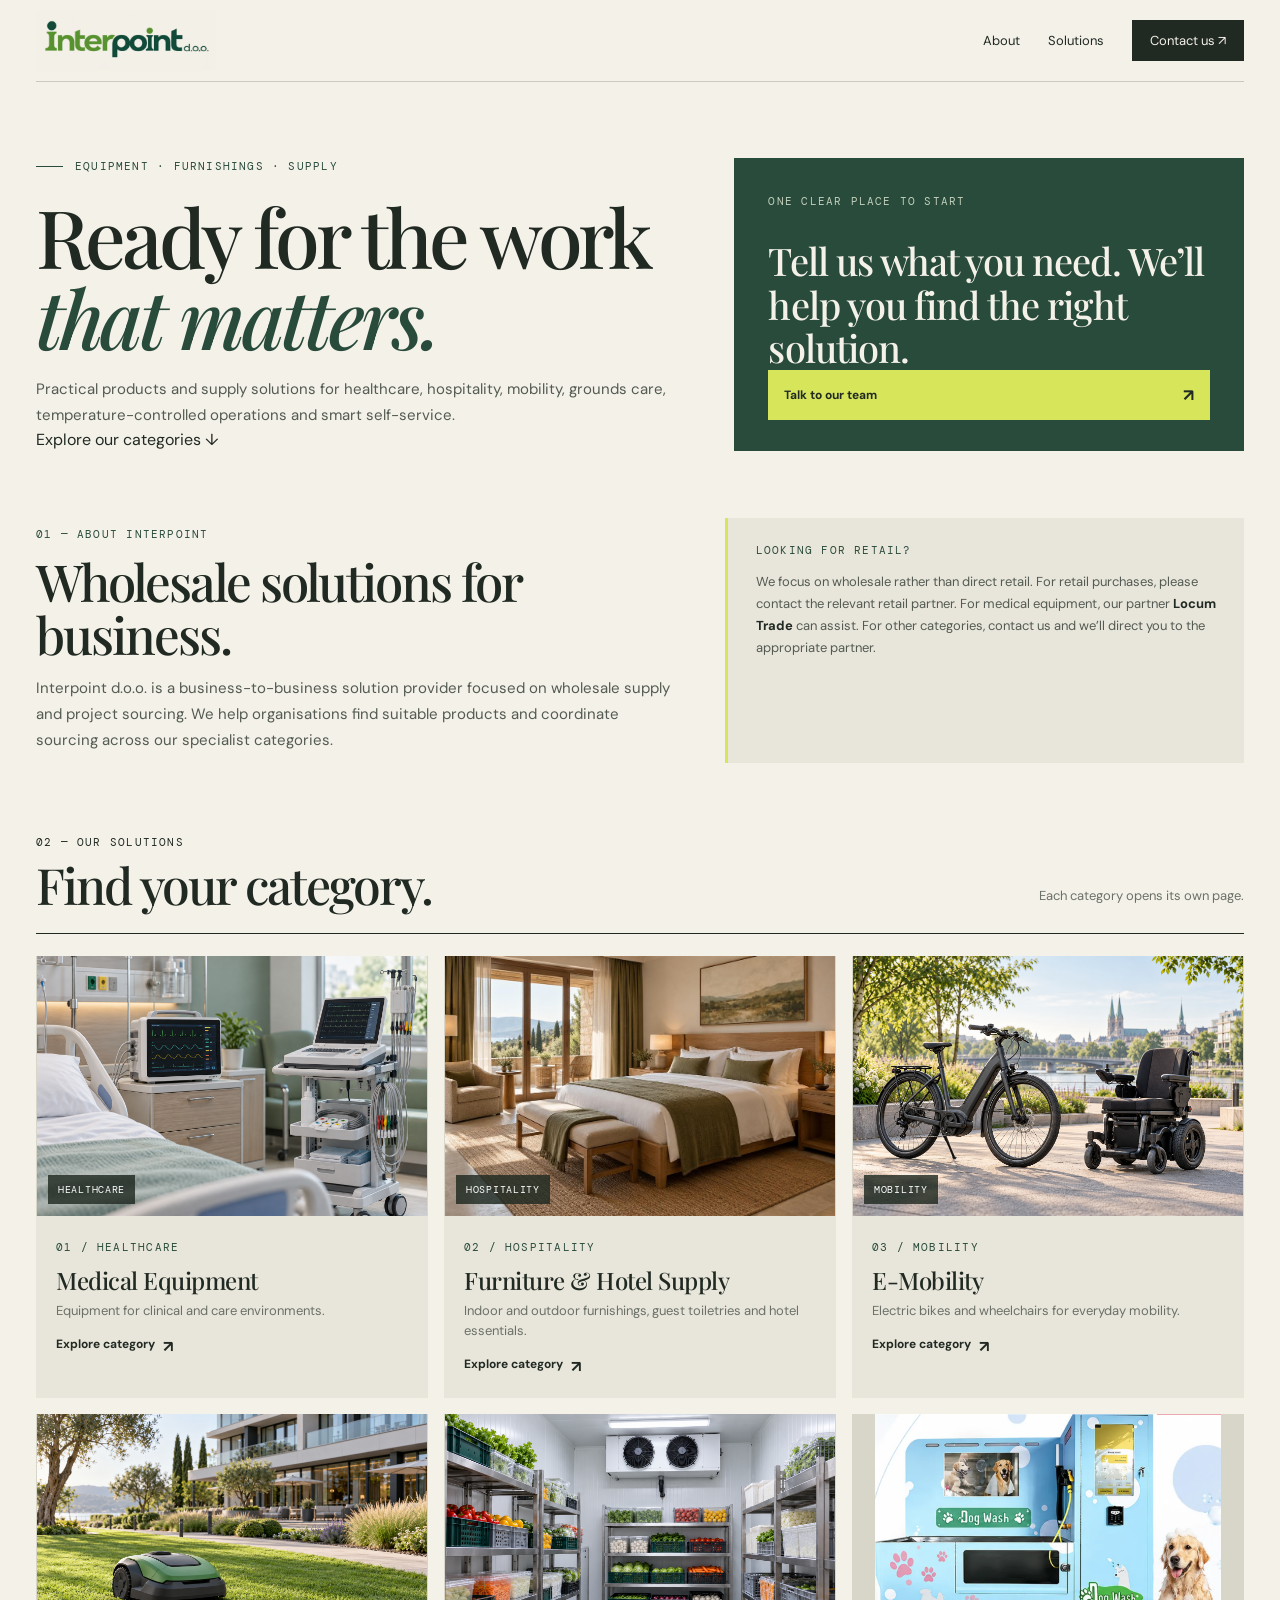
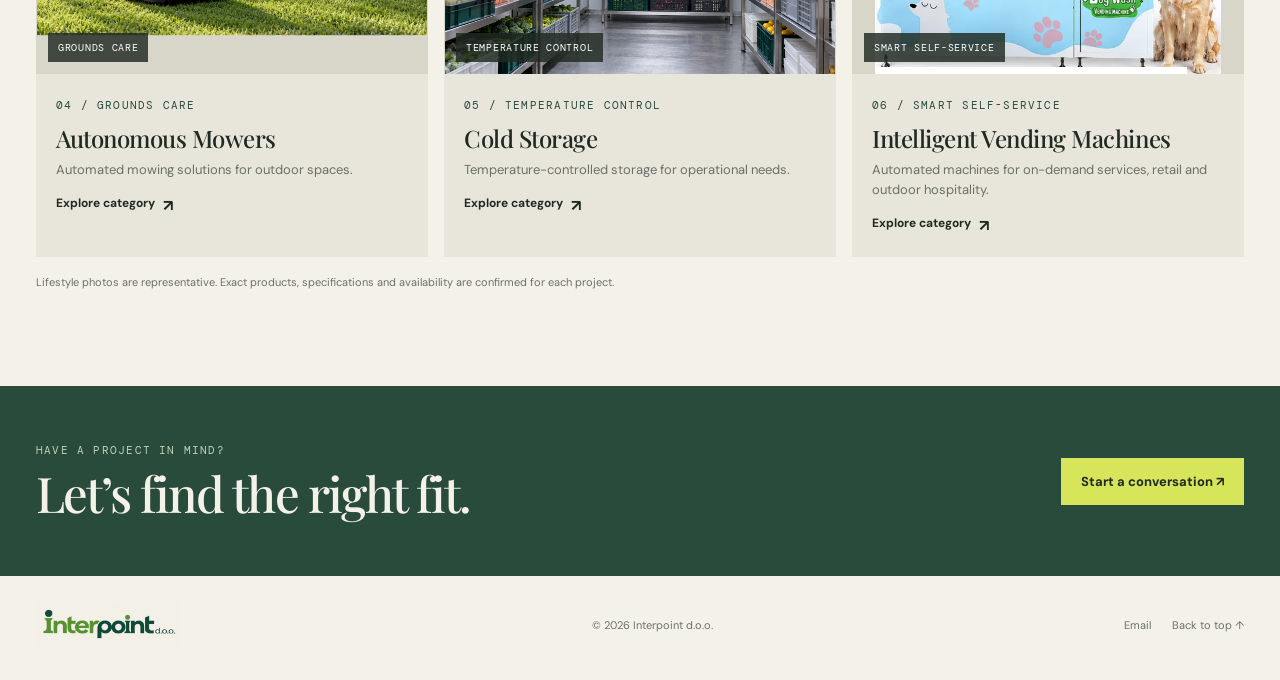
==== index.html @ 20ac749f "Add homepage enquiry call to action" ====
<!doctype html>
<html lang="en"><head><meta charset="utf-8"><meta name="viewport" content="width=device-width, initial-scale=1"><meta name="theme-color" content="#f4f1e9"><meta name="description" content="Equipment and supply solutions for healthcare, hospitality, mobility, grounds care, cold storage and intelligent vending."><title>Solutions — Interpoint d.o.o.</title><link rel="preconnect" href="https://fonts.googleapis.com"><link rel="preconnect" href="https://fonts.gstatic.com" crossorigin><link href="https://fonts.googleapis.com/css2?family=DM+Mono:wght@400;500&family=DM+Sans:wght@400;500;600;700&family=Playfair+Display:ital,wght@0,500;0,600;1,500&display=swap" rel="stylesheet"><link rel="stylesheet" href="assets/site.css"></head>
<body><header class="wrap topbar"><a class="brand" href="services.html" aria-label="Interpoint d.o.o. home"><img class="brand-logo" src="assets/interpoint-logo.jpg" alt="Interpoint d.o.o."></a><nav class="nav" aria-label="Main navigation"><a href="#about">About</a><a href="#solutions">Solutions</a><a class="nav-cta" href="enquiry.html?interest=General%20Enquiry">Contact us <span aria-hidden="true">↗</span></a></nav></header>
<main><section class="wrap hero home-hero"><div class="hero-copy"><div class="eyebrow mono">Equipment · Furnishings · Supply</div><h1>Ready for the work<br><em>that matters.</em></h1><p>Practical products and supply solutions for healthcare, hospitality, mobility, grounds care, temperature-controlled operations and smart self-service.</p><a class="text-link" href="#solutions">Explore our categories <span aria-hidden="true">↓</span></a></div><aside class="home-note"><div><span class="mono">One clear place to start</span><p>Tell us what you need. We’ll help you find the right solution.</p></div><a class="home-note-link" href="enquiry.html?interest=General%20Enquiry">Talk to our team <span aria-hidden="true">↗</span></a></aside></section>
<section class="wrap about-intro" id="about"><div class="about-copy"><div class="mono">01 — About Interpoint</div><h2>Wholesale solutions for business.</h2><p>Interpoint d.o.o. is a business-to-business solution provider focused on wholesale supply and project sourcing. We help organisations find suitable products and coordinate sourcing across our specialist categories.</p></div><aside class="about-retail"><div class="mono">Looking for retail?</div><p>We focus on wholesale rather than direct retail. For retail purchases, please contact the relevant retail partner. For medical equipment, our partner <strong>Locum Trade</strong> can assist. For other categories, contact us and we’ll direct you to the appropriate partner.</p></aside></section>
<section class="wrap range home-solutions" id="solutions"><div class="range-head"><div><div class="mono">02 — Our solutions</div><h2>Find your category.</h2></div><p>Each category opens its own page.</p></div><div class="solution-grid">
<a class="solution-card" href="medical-equipment.html"><figure><img src="assets/medical-electronics.png" alt="Representative clinical electronics including patient monitoring equipment"><figcaption>Healthcare</figcaption></figure><div class="solution-copy"><span class="mono">01 / Healthcare</span><h3>Medical Equipment</h3><p>Equipment for clinical and care environments.</p><span class="solution-link">Explore category <span aria-hidden="true">↗</span></span></div></a>
<a class="solution-card" href="hotel-furniture.html"><figure><img src="assets/hotel-cover-clean.jpg" alt="Warm modern hotel guestroom with coordinated furniture"><figcaption>Hospitality</figcaption></figure><div class="solution-copy"><span class="mono">02 / Hospitality</span><h3>Furniture & Hotel Supply</h3><p>Indoor and outdoor furnishings, guest toiletries and hotel essentials.</p><span class="solution-link">Explore category <span aria-hidden="true">↗</span></span></div></a>
<a class="solution-card" href="e-mobility.html"><figure><img src="assets/e-mobility.png" alt="Representative electric bicycle and powered wheelchair"><figcaption>Mobility</figcaption></figure><div class="solution-copy"><span class="mono">03 / Mobility</span><h3>E-Mobility</h3><p>Electric bikes and wheelchairs for everyday mobility.</p><span class="solution-link">Explore category <span aria-hidden="true">↗</span></span></div></a>
<a class="solution-card" href="grounds-care.html"><figure><img src="assets/autonomous-mower.png" alt="Representative autonomous mower on a hotel lawn"><figcaption>Grounds care</figcaption></figure><div class="solution-copy"><span class="mono">04 / Grounds care</span><h3>Autonomous Mowers</h3><p>Automated mowing solutions for outdoor spaces.</p><span class="solution-link">Explore category <span aria-hidden="true">↗</span></span></div></a>
<a class="solution-card" href="cold-storage.html"><figure><img src="assets/cold-storage.png" alt="Representative commercial cold storage room"><figcaption>Temperature control</figcaption></figure><div class="solution-copy"><span class="mono">05 / Temperature control</span><h3>Cold Storage</h3><p>Temperature-controlled storage for operational needs.</p><span class="solution-link">Explore category <span aria-hidden="true">↗</span></span></div></a>
<a class="solution-card" href="intelligent-vending.html"><figure><img src="assets/pet-care-dog-wash.png" alt="Dog wash vending machine with a dog beside it"><figcaption>Smart self-service</figcaption></figure><div class="solution-copy"><span class="mono">06 / Smart self-service</span><h3>Intelligent Vending Machines</h3><p>Automated machines for on-demand services, retail and outdoor hospitality.</p><span class="solution-link">Explore category <span aria-hidden="true">↗</span></span></div></a>
</div><p class="home-footer-note">Lifestyle photos are representative. Exact products, specifications and availability are confirmed for each project.</p></section>
<section class="contact" id="contact"><div class="wrap contact-inner"><div><div class="mono">Have a project in mind?</div><h2>Let’s find the right fit.</h2></div><a class="contact-link" href="enquiry.html?interest=General%20Enquiry">Start a conversation ↗</a></div></section></main>
<footer class="wrap footer"><a class="brand" href="services.html" aria-label="Interpoint d.o.o. home"><img class="brand-logo" src="assets/interpoint-logo.jpg" alt="Interpoint d.o.o."></a><span>© 2026 Interpoint d.o.o.</span><div class="footer-links"><a href="mailto:info@interpoint.hr">Email</a><a href="#solutions">Back to top ↑</a></div></footer></body></html>
---- assets/site.css ----
:root{--paper:#f4f1e9;--ink:#202a22;--muted:#6b7168;--green:#294b3b;--lime:#d7e55b;--line:rgba(32,42,34,.2);--serif:'Playfair Display',Georgia,serif;--sans:'DM Sans',Arial,sans-serif;--mono:'DM Mono',monospace}
    *{box-sizing:border-box}html{scroll-behavior:smooth}body{margin:0;background:var(--paper);color:var(--ink);font-family:var(--sans);-webkit-font-smoothing:antialiased}a{color:inherit;text-decoration:none}.wrap{width:min(1240px,calc(100% - 72px));margin:auto}.mono{font:11px var(--mono);letter-spacing:.11em;text-transform:uppercase}.topbar{height:82px;display:flex;align-items:center;justify-content:space-between;border-bottom:1px solid var(--line)}.brand{display:flex;align-items:center;gap:11px;font-size:14px;font-weight:700;letter-spacing:.08em;text-transform:uppercase}.mark{width:29px;height:29px;border:1px solid var(--ink);border-radius:50%;display:grid;place-items:center;font:15px var(--serif);font-style:italic}.nav{display:flex;gap:28px;align-items:center;font-size:13px}.nav a:hover{opacity:.62}.nav-cta{background:var(--ink);color:var(--paper);padding:12px 18px}.breadcrumb{padding:25px 0 0;font-size:12px;color:var(--muted)}.breadcrumb a{border-bottom:1px solid var(--line);padding-bottom:2px}.hero{display:grid;grid-template-columns:.9fr 1.1fr;gap:50px;align-items:center;padding:49px 0 62px}.hero-copy{max-width:530px}.eyebrow{display:flex;gap:12px;align-items:center;color:var(--green);margin-bottom:23px}.eyebrow:before{content:'';height:1px;width:27px;background:currentColor}.hero h1{font:500 clamp(44px,5.8vw,74px)/1 var(--serif);letter-spacing:-.05em;margin:0}.hero h1 em{color:var(--green);font-weight:500}.hero-copy p{font-size:15px;line-height:1.72;color:#535b52;margin:20px 0 0}.hero-image{margin:0;height:400px;overflow:hidden;position:relative;background:#d8d6c8}.hero-image img{width:100%;height:100%;object-fit:cover;display:block}.hero-image figcaption{position:absolute;right:13px;bottom:13px;background:rgba(32,42,34,.82);color:white;padding:8px 10px;font:10px var(--mono);letter-spacing:.07em;text-transform:uppercase}.range{padding:10px 0 85px}.range-head{display:flex;justify-content:space-between;align-items:end;border-bottom:1px solid var(--ink);padding-bottom:23px}.range-head h2{font:500 clamp(32px,4vw,50px)/1 var(--serif);letter-spacing:-.04em;margin:11px 0 0}.range-head p{font-size:13px;color:var(--muted);max-width:250px;line-height:1.55;margin:0 0 3px}.range-grid{display:grid;grid-template-columns:repeat(2,minmax(0,1fr));gap:18px;margin-top:22px}.range-card{background:#e8e5db;min-width:0}.range-card figure{height:280px;margin:0;overflow:hidden;background:#dedecf;position:relative}.range-card img{display:block;width:100%;height:100%;object-fit:cover;transition:transform .6s}.range-card:hover img{transform:scale(1.025)}.image-label{position:absolute;left:13px;bottom:13px;background:rgba(32,42,34,.82);color:white;padding:8px 10px;font:10px var(--mono);letter-spacing:.07em;text-transform:uppercase}.range-copy{padding:21px 23px 22px}.range-kicker{color:var(--green)}.range-copy h3{font:500 27px/1.1 var(--serif);margin:12px 0 8px;letter-spacing:-.025em}.range-copy>p{font-size:13px;line-height:1.55;color:var(--muted);margin:0 0 15px}.range-card details{border-top:1px solid var(--line);padding-top:13px}.range-card summary{list-style:none;cursor:pointer;display:flex;align-items:center;justify-content:space-between;font-size:12px;font-weight:700}.range-card summary::-webkit-details-marker{display:none}.range-card summary:after{content:'+';font:20px var(--sans);color:var(--green)}.range-card details[open] summary:after{content:'−'}.range-card ul{margin:15px 0 0;padding:0;list-style:none;display:grid;gap:9px}.range-card li{font-size:13px;line-height:1.5;color:#535b52;padding-left:15px;position:relative}.range-card li:before{content:'↗';position:absolute;left:0;color:#718e75;font-size:11px}.image-note{font-size:11px;line-height:1.5;color:var(--muted);margin:21px 0 0}.contact{background:var(--green);color:var(--paper);padding:57px 0}.contact-inner{display:flex;align-items:center;justify-content:space-between;gap:32px}.contact h2{font:500 clamp(32px,4vw,49px)/1.05 var(--serif);margin:10px 0 0;letter-spacing:-.04em}.contact .mono{color:#c2cfbb}.contact-link{background:var(--lime);color:var(--ink);padding:15px 20px;font-size:13px;font-weight:700;white-space:nowrap}.footer{padding:25px 0 31px;display:flex;justify-content:space-between;gap:20px;align-items:center;color:var(--muted);font-size:11px}.footer .brand{color:var(--ink);font-size:12px}.footer-links{display:flex;gap:21px}.footer-links a:hover{color:var(--ink)}
    @media(max-width:760px){.wrap{width:min(100% - 40px,600px)}.topbar{height:70px}.nav{gap:12px}.nav a:first-child{display:none}.nav-cta{padding:10px 12px}.breadcrumb{padding-top:19px}.hero{grid-template-columns:1fr;gap:25px;padding:37px 0 43px}.hero h1{font-size:clamp(44px,11vw,67px)}.hero-image{height:280px}.range{padding-bottom:60px}.range-head{align-items:start;gap:15px;flex-direction:column}.range-grid{grid-template-columns:1fr;gap:14px}.range-card figure{height:250px}.range-copy{padding:19px}.contact-inner{align-items:start;flex-direction:column}.footer{align-items:start;flex-wrap:wrap}.footer-links{order:3;width:100%;padding-top:6px}}
    @media(prefers-reduced-motion:reduce){html{scroll-behavior:auto}*{transition:none!important}}
  
.home-hero{grid-template-columns:1.12fr .88fr;padding-top:76px;padding-bottom:67px}.home-hero .hero-copy{max-width:690px}.home-hero h1{font-size:clamp(48px,6.3vw,84px)}.home-note{background:var(--green);color:var(--paper);padding:31px 34px;min-height:235px;display:flex;flex-direction:column;justify-content:space-between}.home-note .mono{color:#c2cfbb}.home-note p{font:500 clamp(25px,3vw,38px)/1.15 var(--serif);margin:29px 0 0;letter-spacing:-.025em}.home-solutions{padding-top:4px}.solution-grid{display:grid;grid-template-columns:repeat(3,minmax(0,1fr));gap:16px;margin-top:22px}.solution-card{background:#e8e5db;display:flex;flex-direction:column;min-width:0;transition:transform .2s,background .2s}.solution-card:hover{transform:translateY(-2px);background:#e0dfd4}.solution-card figure{height:210px;margin:0;overflow:hidden;position:relative;background:#d8d6c8}.solution-card img{width:100%;height:100%;object-fit:cover;display:block;transition:transform .5s}.solution-card:hover img{transform:scale(1.025)}.solution-card figcaption{position:absolute;left:12px;bottom:12px;background:rgba(32,42,34,.82);color:white;padding:8px 10px;font:10px var(--mono);letter-spacing:.07em;text-transform:uppercase}.solution-copy{padding:19px 20px 21px}.solution-copy .mono{color:var(--green)}.solution-copy h3{font:500 24px/1.1 var(--serif);margin:11px 0 8px;letter-spacing:-.02em}.solution-copy p{font-size:13px;line-height:1.55;color:var(--muted);margin:0}.solution-link{margin-top:15px;display:inline-flex;gap:8px;font-size:12px;font-weight:700}.solution-link span{font-size:16px}.home-footer-note{font-size:11px;color:var(--muted);line-height:1.5;margin-top:17px}.detail-grid{display:grid;grid-template-columns:repeat(2,minmax(0,1fr));gap:16px;margin-top:22px}.detail-card{background:#e8e5db;padding:24px;min-width:0}.detail-card .mono{color:var(--green)}.detail-card h3{font:500 27px/1.1 var(--serif);margin:14px 0 9px;letter-spacing:-.02em}.detail-card>p{font-size:13px;line-height:1.6;color:var(--muted);margin:0 0 16px}.detail-card details{border-top:1px solid var(--line);padding-top:13px}.detail-card summary{list-style:none;cursor:pointer;display:flex;align-items:center;justify-content:space-between;font-size:12px;font-weight:700}.detail-card summary::-webkit-details-marker{display:none}.detail-card summary:after{content:'+';font:20px var(--sans);color:var(--green)}.detail-card details[open] summary:after{content:'−'}.detail-card ul{margin:14px 0 0;padding:0;list-style:none;display:grid;gap:8px}.detail-card li{font-size:13px;line-height:1.5;color:#535b52;padding-left:15px;position:relative}.detail-card li:before{content:'↗';position:absolute;left:0;color:#718e75;font-size:11px}.subpage-note{font-size:11px;color:var(--muted);line-height:1.5;margin:18px 0 0}
 .about-intro{display:grid;grid-template-columns:1.1fr .9fr;gap:54px;align-items:stretch;padding:0 0 68px}.about-copy{max-width:690px;padding:9px 0}.about-copy>.mono{color:var(--green)}.about-copy h2{font:500 clamp(32px,4.2vw,51px)/1.04 var(--serif);letter-spacing:-.04em;margin:14px 0 15px;max-width:560px}.about-copy p{font-size:15px;line-height:1.72;color:#535b52;margin:0;max-width:650px}.about-retail{background:#e8e5db;border-left:3px solid var(--lime);padding:25px 28px;align-self:stretch}.about-retail>.mono{color:var(--green)}.about-retail p{font-size:13px;line-height:1.7;color:#535b52;margin:14px 0 0}.about-retail strong{color:var(--ink)}.home-note-link{display:inline-flex;justify-content:space-between;align-items:center;gap:22px;min-width:190px;background:var(--lime);color:var(--ink);padding:14px 16px;font-size:12px;font-weight:700;transition:background .2s,transform .2s}.home-note-link:hover{background:#e2ed73;transform:translateY(-2px)}.home-note-link span{font-size:17px}
@media(max-width:760px){.home-hero{grid-template-columns:1fr;gap:25px;padding:48px 0}.home-note{min-height:180px;padding:24px}.home-note p{margin-top:18px}.solution-grid,.detail-grid{grid-template-columns:1fr;gap:13px}.solution-card figure{height:220px}.detail-card{padding:20px}}
@media(max-width:760px){.about-intro{grid-template-columns:1fr;gap:20px;padding-bottom:48px}.about-retail{padding:22px}}

.product-collection{margin-top:20px;border-top:1px solid var(--line);padding-top:14px}.product-collection>summary,.product-subgroup>summary{cursor:pointer;list-style:none;font-size:12px;font-weight:700;display:flex;justify-content:space-between;gap:12px;align-items:center}.product-collection>summary::-webkit-details-marker,.product-subgroup>summary::-webkit-details-marker{display:none}.product-collection>summary:after,.product-subgroup>summary:after{content:'+';font-size:17px;font-weight:400;color:var(--green)}.product-collection[open]>summary:after,.product-subgroup[open]>summary:after{content:'−'}.product-subgroups{padding-top:10px}.product-subgroup{border-top:1px solid var(--line);padding:12px 0}.product-subgroup summary span{margin-left:auto;color:var(--muted);font-size:10px;font-weight:500}.product-gallery{display:grid;grid-template-columns:repeat(auto-fill,minmax(128px,1fr));gap:10px;padding:14px 0 4px}.product-tile{display:flex;flex-direction:column;gap:6px;background:#fffdf8;border:1px solid var(--line);padding:8px;min-width:0}.product-tile img{width:100%;aspect-ratio:1/1;object-fit:contain;background:#fff;mix-blend-mode:multiply}.product-tile span{font-size:10px;line-height:1.35;font-weight:700}.product-tile small{font-size:9px;color:var(--muted)}.supplier-credit{font-size:10px;line-height:1.6;color:var(--muted);margin:12px 0 0}.supplier-credit a{text-decoration:underline}.detail-card>details:not(.product-collection){display:none!important}@media(max-width:600px){.product-gallery{grid-template-columns:repeat(2,minmax(0,1fr))}.product-tile{padding:6px}}

.hotel-range-details{margin-top:18px;border-top:1px solid var(--line);padding-top:12px}.hotel-range-details>summary{cursor:pointer;list-style:none;font-size:12px;font-weight:700;display:flex;justify-content:space-between;align-items:center;gap:12px}.hotel-range-details>summary::-webkit-details-marker{display:none}.hotel-range-details>summary:after{content:'+';font-size:18px;font-weight:400;color:var(--green)}.hotel-range-details[open]>summary:after{content:'−'}.hotel-product-grid{display:grid;grid-template-columns:repeat(2,minmax(0,1fr));gap:12px;margin-top:14px}.hotel-product{background:#fffdf8;border:1px solid var(--line);min-width:0}.hotel-product-image{display:block;width:100%;height:180px;object-fit:cover;background-color:#f5f1e9}.hotel-product-image.contact-crop{background-image:var(--contact-image);background-size:300% 200%;background-position:var(--crop-x) var(--crop-y);background-repeat:no-repeat}.hotel-product-copy{padding:12px}.hotel-product-copy h4{font:600 14px/1.3 var(--sans);margin:0 0 6px}.hotel-product-copy p{font-size:11px;line-height:1.55;color:var(--muted);margin:0 0 8px}.hotel-product-copy small{display:block;font-size:9px;color:var(--muted)}.hotel-product-source{display:inline-block;margin-top:7px;font-size:10px;text-decoration:underline;color:var(--green)}@media(max-width:680px){.hotel-product-grid{grid-template-columns:1fr}.hotel-product-image{height:210px}}

.hotel-catalog .range-head{margin-bottom:24px}.hotel-catalog-grid{display:grid;gap:18px}.hotel-catalog-grid--furniture{grid-template-columns:repeat(2,minmax(0,1fr))}.hotel-catalog-grid--supplies{grid-template-columns:repeat(4,minmax(0,1fr))}.hotel-catalog-grid--other{grid-template-columns:repeat(3,minmax(0,1fr))}.hotel-subhead{margin-top:68px}.hotel-catalog-card{background:#fffdf8;border:1px solid var(--line);min-width:0}.hotel-card-photos{display:grid;grid-template-columns:repeat(auto-fit,minmax(0,1fr));gap:1px;background:var(--line)}.hotel-photo{margin:0;min-width:0;background:#f8f6f0;display:flex;flex-direction:column}.hotel-photo-img{width:100%;height:230px;display:block;object-fit:contain;background:#fff}.hotel-photo-scene{object-fit:cover}.hotel-photo figcaption{font-size:9px;color:var(--muted);padding:6px 9px;background:#fffdf8}.hotel-photo figcaption a{text-decoration:underline}.hotel-catalog-copy{padding:17px}.hotel-catalog-copy h3{font:500 20px/1.15 var(--serif);margin:0 0 8px}.hotel-catalog-copy p{font-size:12px;line-height:1.6;color:var(--muted);margin:0}.hotel-catalog-grid--supplies .hotel-photo-img{height:200px}.hotel-catalog-grid--other .hotel-photo-img{height:220px}.hotel-catalog-grid--other .hotel-card-photos{grid-template-columns:repeat(auto-fit,minmax(0,1fr))}@media(max-width:900px){.hotel-catalog-grid--supplies{grid-template-columns:repeat(2,minmax(0,1fr))}.hotel-catalog-grid--other{grid-template-columns:repeat(2,minmax(0,1fr))}}@media(max-width:620px){.hotel-catalog-grid--furniture,.hotel-catalog-grid--supplies,.hotel-catalog-grid--other{grid-template-columns:1fr}.hotel-subhead{margin-top:48px}.hotel-photo-img{height:240px}.hotel-catalog-copy{padding:15px}}

.hotel-catalog-grid--other .hotel-photo-img{height:200px}.hotel-catalog-grid--other .hotel-card-photos{grid-template-columns:repeat(2,minmax(0,1fr))}.hotel-catalog-grid--other .hotel-photo:only-child{grid-column:1/-1}.hotel-catalog-grid--other .hotel-photo:only-child .hotel-photo-img{height:260px}

.hotel-range-product-grid{display:grid;grid-template-columns:repeat(2,minmax(0,1fr));gap:10px;padding-top:13px}.hotel-range-item{border:1px solid var(--line);background:#fffdf8;min-width:0}.hotel-item-photo{display:block;width:100%;height:165px;object-fit:contain;background:#fff}.hotel-item-photo--scene{object-fit:cover}.hotel-range-item-copy{padding:10px}.hotel-range-item-copy h4{font:600 12px/1.35 var(--sans);margin:0 0 5px}.hotel-range-item-copy p{font-size:10px;line-height:1.5;color:var(--muted);margin:0 0 7px}.hotel-range-item-copy a,.product-source-note{font-size:9px;color:var(--green);text-decoration:underline}.product-source-note{margin:10px 0 0;color:var(--muted);text-decoration:none}.hotel-range-details{margin-top:14px;border-top:1px solid var(--line);padding-top:11px}.hotel-range-details>summary{cursor:pointer;list-style:none;font-size:11px;font-weight:700;display:flex;justify-content:space-between;align-items:center}.hotel-range-details>summary::-webkit-details-marker{display:none}.hotel-range-details>summary:after{content:'+';font-size:17px;font-weight:400;color:var(--green)}.hotel-range-details[open]>summary:after{content:'−'}@media(max-width:600px){.hotel-range-product-grid{grid-template-columns:1fr}.hotel-item-photo{height:220px}}

/* Hotel page refinements: consistent image framing and safe text wrapping. */
.hotel-range-product-grid{grid-template-columns:repeat(auto-fit,minmax(min(100%,230px),1fr));gap:14px;align-items:stretch}
.hotel-range-item{display:flex;flex-direction:column;overflow:hidden;border-radius:2px}
.hotel-item-photo{height:190px;object-fit:contain;object-position:center;background:#f8f7f3;padding:10px}
.hotel-item-photo--scene{object-fit:cover;padding:0;object-position:center}
.hotel-range-item-copy{flex:1;padding:14px;min-width:0;overflow-wrap:anywhere}
.hotel-range-item-copy h4{font-size:13px;line-height:1.4;overflow-wrap:anywhere;hyphens:auto}
.hotel-range-item-copy p{font-size:11px;line-height:1.6}
.hotel-range-item-copy a{display:inline-block;line-height:1.5;overflow-wrap:anywhere}
.hotel-range-details>summary{min-width:0;line-height:1.5;gap:10px;overflow-wrap:anywhere}
.range-copy h3,.range-copy>p{overflow-wrap:anywhere}
.range-card figure>img{object-position:center}
@media(max-width:600px){.hotel-range-product-grid{grid-template-columns:repeat(2,minmax(0,1fr));gap:9px}.hotel-item-photo{height:150px;padding:7px}.hotel-item-photo--scene{padding:0}.hotel-range-item-copy{padding:10px}.hotel-range-item-copy h4{font-size:12px}.hotel-range-item-copy p{font-size:10px}.hotel-range-item-copy a{font-size:9px}}
@media(max-width:390px){.hotel-range-product-grid{grid-template-columns:1fr}.hotel-item-photo{height:210px}}

.category-link{display:flex;justify-content:space-between;align-items:center;border-top:1px solid var(--line);padding-top:13px;font-size:12px;font-weight:700;color:var(--green)}.category-link span{font-size:17px;font-weight:400}.category-link:hover{text-decoration:underline}

/* Intelligent vending category page */
.vending-hero{padding-top:44px;padding-bottom:44px}.vending-hero-layout{display:grid;grid-template-columns:1fr .9fr;gap:48px;align-items:center;margin-top:30px}.vending-hero h1{font:500 clamp(42px,6vw,76px)/.99 var(--serif);letter-spacing:-.035em;margin:14px 0 20px}.vending-hero h1 em{color:var(--green)}.vending-hero-layout>div>p{max-width:560px;color:var(--muted);line-height:1.75}.vending-hero-image{margin:0;background:#fff;border:1px solid var(--line);padding:12px}.vending-hero-image img{display:block;width:100%;height:350px;object-fit:contain;background:#f8f7f3}.vending-hero-image figcaption{font-size:10px;color:var(--muted);padding:10px 4px 2px}.vending-catalog{padding-top:48px;padding-bottom:80px}.vending-grid{display:grid;grid-template-columns:repeat(3,minmax(0,1fr));gap:18px}.vending-card{min-width:0;background:#fffdf8;border:1px solid var(--line);display:flex;flex-direction:column}.vending-card figure{margin:0;background:#f8f7f3;border-bottom:1px solid var(--line);padding:12px}.vending-card figure img{width:100%;height:245px;display:block;object-fit:contain;background:#fff}.vending-copy{padding:18px;flex:1}.vending-copy .mono{color:var(--green);font-size:9px;letter-spacing:.08em}.vending-copy h3{font:500 22px/1.15 var(--serif);margin:10px 0}.vending-copy p,.vending-copy li{font-size:12px;line-height:1.65;color:var(--muted)}.vending-copy p{margin:0}.vending-copy ul{padding-left:18px;margin:10px 0 0}.vending-note{margin-top:22px;color:var(--muted);font-size:11px}@media(max-width:900px){.vending-grid{grid-template-columns:repeat(2,minmax(0,1fr))}.vending-hero-layout{gap:26px}}@media(max-width:620px){.vending-hero-layout{grid-template-columns:1fr;gap:25px}.vending-hero-image img{height:260px}.vending-grid{grid-template-columns:1fr}.vending-card figure img{height:230px}.vending-catalog{padding-top:32px;padding-bottom:55px}}

/* Hide supplier logo blocks in Foodline product photography. */
.vending-hero-image,.vending-card figure{position:relative}
.vending-hero-image::after,.vending-card:nth-child(3) figure::after,.vending-card:nth-child(4) figure::after,.vending-card:nth-child(5) figure::after{content:"";position:absolute;z-index:2;top:10px;left:10px;width:142px;height:52px;background:#fff;pointer-events:none}
@media(max-width:620px){.vending-hero-image::after,.vending-card:nth-child(3) figure::after,.vending-card:nth-child(4) figure::after,.vending-card:nth-child(5) figure::after{width:125px;height:44px}}

/* Cover the flower-vending supplier mark in both the catalogue and home category tile. */
.vending-card:nth-child(3) figure::after{left:10px;top:10px;width:190px;height:66px}
.solution-card[href="intelligent-vending.html"] figure{position:relative}
.solution-card[href="intelligent-vending.html"] figure::after{content:"";position:absolute;z-index:2;left:10px;top:10px;width:165px;height:58px;background:#fff;pointer-events:none}

/* The supplied dog-wash photo is clean; remove logo masks from its hero and overview tile. */
.vending-hero-image::after,.solution-card[href="intelligent-vending.html"] figure::after{display:none}

/* Keep the complete Foodline cold-storage container visible in both covers. */
.cold-storage-cover{height:400px;background:#e9f1f5}
.cold-storage-cover img{object-fit:contain;background:#e9f1f5}
.solution-card[href="cold-storage.html"] figure{background:#e9f1f5}
.solution-card[href="cold-storage.html"] img{object-fit:contain}
@media(max-width:760px){.cold-storage-cover{height:280px}}


/* Hotel product sheets are rendered as nested image elements for dependable local display. */
.hotel-item-photo.hotel-generated-photo{position:relative;display:block;box-sizing:border-box;width:100%;height:auto!important;aspect-ratio:1;flex:0 0 auto;overflow:hidden;object-fit:initial;padding:0!important;background-color:#f5f2ec}
.hotel-item-photo.hotel-generated-photo--furniture{aspect-ratio:3/2!important}
.hotel-item-photo.hotel-generated-photo--room{aspect-ratio:2/1!important}
.hotel-sheet-crop{position:absolute!important;display:block!important;max-width:none!important;object-fit:fill!important;margin:0!important;padding:0!important}
.hotel-item-photo.hotel-accessory-photo{display:block;width:100%;height:auto!important;aspect-ratio:1;object-fit:cover;padding:0;background:#f5f2ec}

/* Show full category images on the main page. */
.solution-card figure{height:260px!important;aspect-ratio:auto}.solution-card img{width:100%;height:100%;object-fit:contain!important;object-position:center;background:#d8d6c8;transition:none!important}.solution-card:hover img{transform:none!important}@media(max-width:760px){.solution-card figure{height:220px!important}}
/* Hotel landing page: full-width room cover and matching, uncropped category photographs. */
.hotel-page .hero-image{height:auto;aspect-ratio:3/2;background:#e8e5db}
.hotel-page .hero-image img{display:block;width:100%;height:100%;object-fit:contain;background:#e8e5db}
.hotel-page .range-grid{grid-template-columns:repeat(3,minmax(0,1fr));gap:16px}
.hotel-page .range-card figure{height:auto;aspect-ratio:3/2;background:#e8e5db}
.hotel-page .range-card figure img{display:block;width:100%;height:100%;object-fit:contain;background:#e8e5db}
@media(max-width:1000px){.hotel-page .range-grid{grid-template-columns:repeat(2,minmax(0,1fr))}}
@media(max-width:600px){.hotel-page .range-grid{grid-template-columns:1fr}}
/* Interpoint d.o.o. brand image */
.brand{gap:0}.brand-logo{display:block;width:180px;max-width:min(180px,44vw);height:auto;mix-blend-mode:multiply}.footer .brand-logo{width:145px;max-width:145px}
@media(max-width:600px){.brand-logo{width:150px;max-width:42vw}.footer .brand-logo{width:130px}}
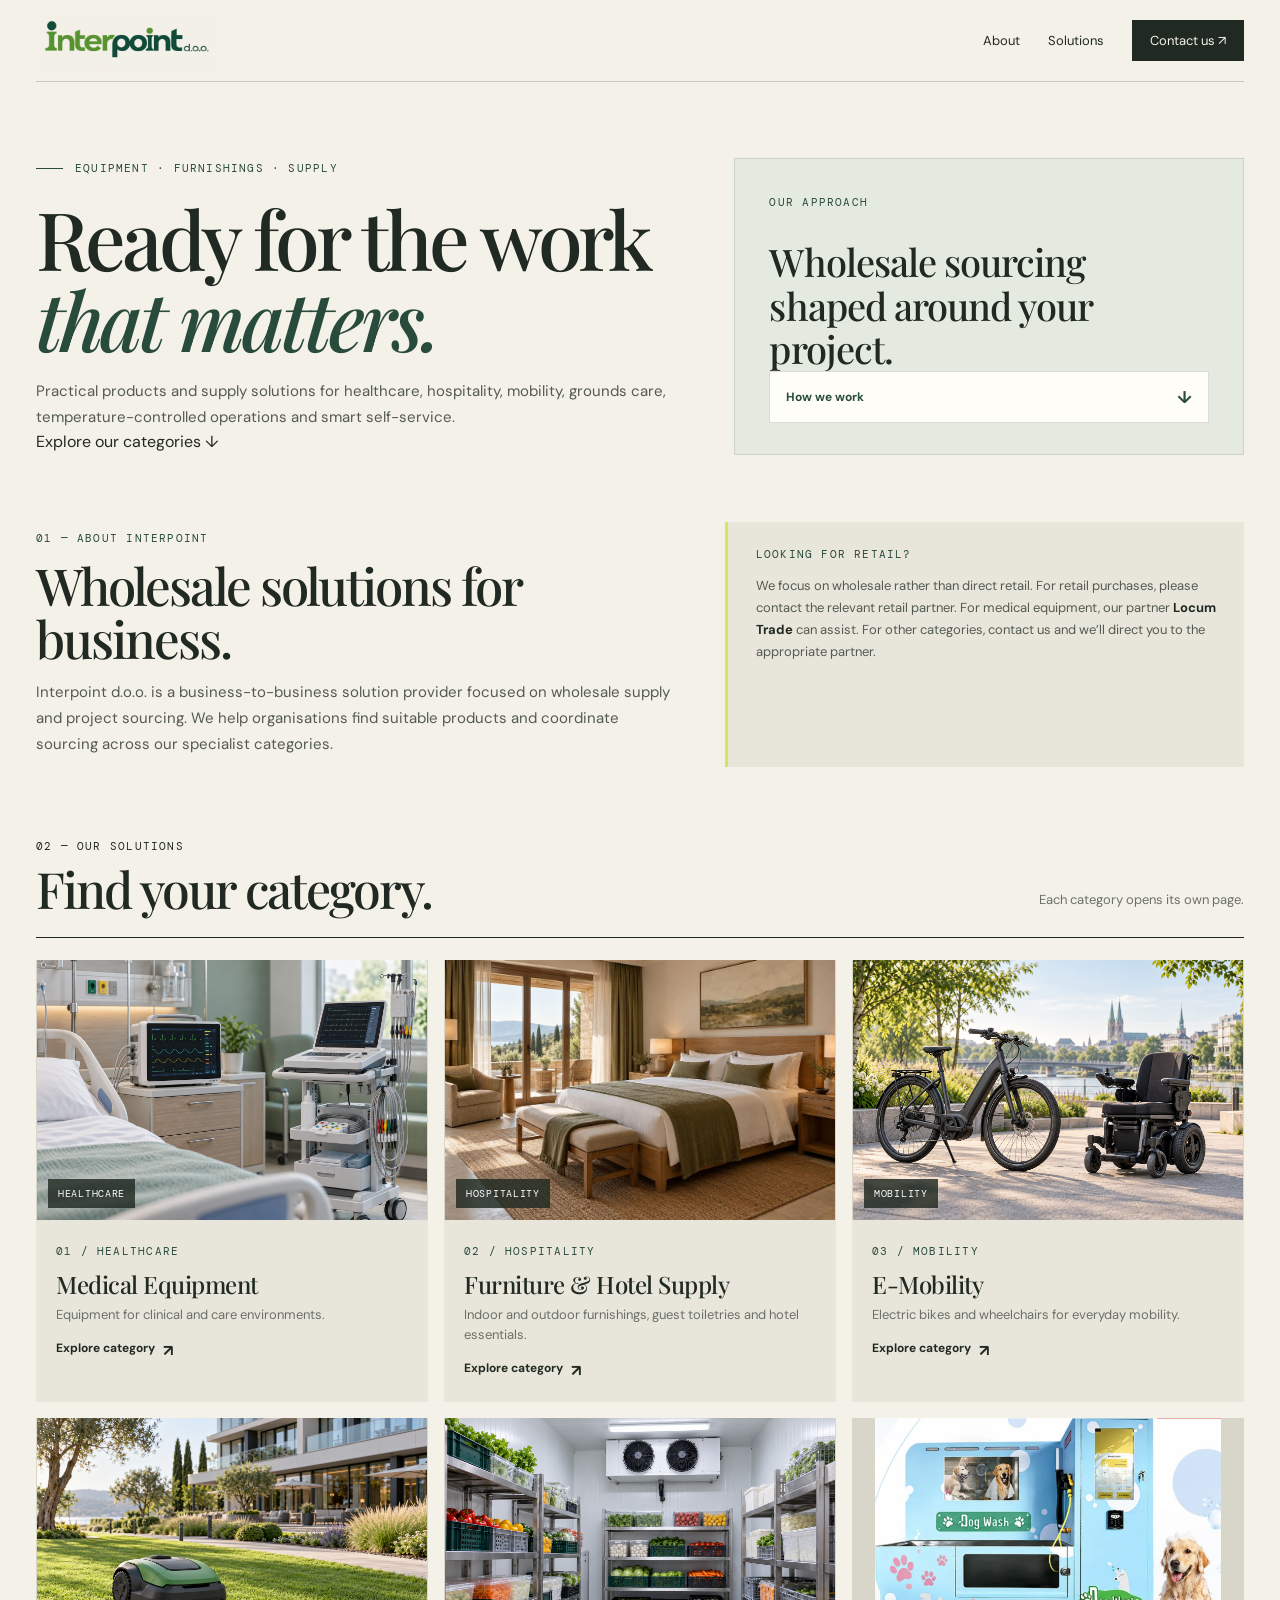
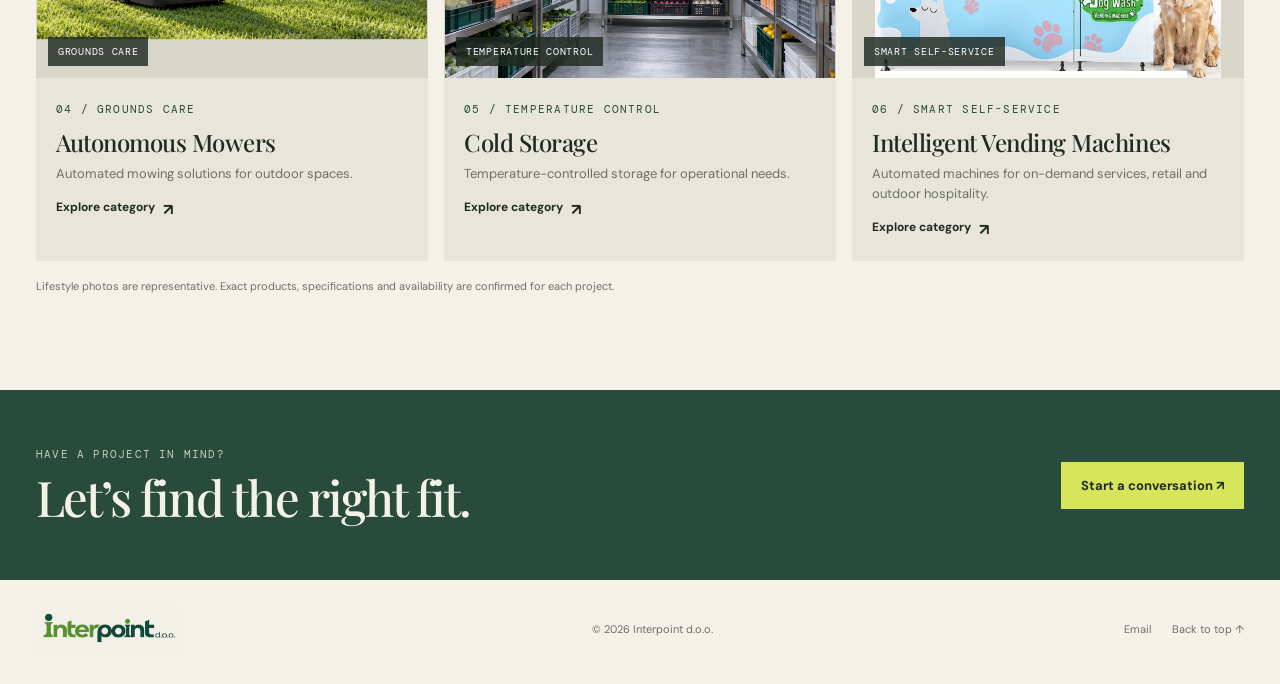
==== commit 71ebec64: "Refine homepage approach panel" ====
--- a/index.html
+++ b/index.html
@@ -1,7 +1,7 @@
 <!doctype html>
 <html lang="en"><head><meta charset="utf-8"><meta name="viewport" content="width=device-width, initial-scale=1"><meta name="theme-color" content="#f4f1e9"><meta name="description" content="Equipment and supply solutions for healthcare, hospitality, mobility, grounds care, cold storage and intelligent vending."><title>Solutions — Interpoint d.o.o.</title><link rel="preconnect" href="https://fonts.googleapis.com"><link rel="preconnect" href="https://fonts.gstatic.com" crossorigin><link href="https://fonts.googleapis.com/css2?family=DM+Mono:wght@400;500&family=DM+Sans:wght@400;500;600;700&family=Playfair+Display:ital,wght@0,500;0,600;1,500&display=swap" rel="stylesheet"><link rel="stylesheet" href="assets/site.css"></head>
 <body><header class="wrap topbar"><a class="brand" href="services.html" aria-label="Interpoint d.o.o. home"><img class="brand-logo" src="assets/interpoint-logo.jpg" alt="Interpoint d.o.o."></a><nav class="nav" aria-label="Main navigation"><a href="#about">About</a><a href="#solutions">Solutions</a><a class="nav-cta" href="enquiry.html?interest=General%20Enquiry">Contact us <span aria-hidden="true">↗</span></a></nav></header>
-<main><section class="wrap hero home-hero"><div class="hero-copy"><div class="eyebrow mono">Equipment · Furnishings · Supply</div><h1>Ready for the work<br><em>that matters.</em></h1><p>Practical products and supply solutions for healthcare, hospitality, mobility, grounds care, temperature-controlled operations and smart self-service.</p><a class="text-link" href="#solutions">Explore our categories <span aria-hidden="true">↓</span></a></div><aside class="home-note"><div><span class="mono">One clear place to start</span><p>Tell us what you need. We’ll help you find the right solution.</p></div><a class="home-note-link" href="enquiry.html?interest=General%20Enquiry">Talk to our team <span aria-hidden="true">↗</span></a></aside></section>
+<main><section class="wrap hero home-hero"><div class="hero-copy"><div class="eyebrow mono">Equipment · Furnishings · Supply</div><h1>Ready for the work<br><em>that matters.</em></h1><p>Practical products and supply solutions for healthcare, hospitality, mobility, grounds care, temperature-controlled operations and smart self-service.</p><a class="text-link" href="#solutions">Explore our categories <span aria-hidden="true">↓</span></a></div><aside class="home-note"><div><span class="mono">Our approach</span><p>Wholesale sourcing shaped around your project.</p></div><a class="home-note-link" href="#about">How we work <span aria-hidden="true">↓</span></a></aside></section>
 <section class="wrap about-intro" id="about"><div class="about-copy"><div class="mono">01 — About Interpoint</div><h2>Wholesale solutions for business.</h2><p>Interpoint d.o.o. is a business-to-business solution provider focused on wholesale supply and project sourcing. We help organisations find suitable products and coordinate sourcing across our specialist categories.</p></div><aside class="about-retail"><div class="mono">Looking for retail?</div><p>We focus on wholesale rather than direct retail. For retail purchases, please contact the relevant retail partner. For medical equipment, our partner <strong>Locum Trade</strong> can assist. For other categories, contact us and we’ll direct you to the appropriate partner.</p></aside></section>
 <section class="wrap range home-solutions" id="solutions"><div class="range-head"><div><div class="mono">02 — Our solutions</div><h2>Find your category.</h2></div><p>Each category opens its own page.</p></div><div class="solution-grid">
 <a class="solution-card" href="medical-equipment.html"><figure><img src="assets/medical-electronics.png" alt="Representative clinical electronics including patient monitoring equipment"><figcaption>Healthcare</figcaption></figure><div class="solution-copy"><span class="mono">01 / Healthcare</span><h3>Medical Equipment</h3><p>Equipment for clinical and care environments.</p><span class="solution-link">Explore category <span aria-hidden="true">↗</span></span></div></a>
--- a/assets/site.css
+++ b/assets/site.css
@@ -8,6 +8,7 @@
  .about-intro{display:grid;grid-template-columns:1.1fr .9fr;gap:54px;align-items:stretch;padding:0 0 68px}.about-copy{max-width:690px;padding:9px 0}.about-copy>.mono{color:var(--green)}.about-copy h2{font:500 clamp(32px,4.2vw,51px)/1.04 var(--serif);letter-spacing:-.04em;margin:14px 0 15px;max-width:560px}.about-copy p{font-size:15px;line-height:1.72;color:#535b52;margin:0;max-width:650px}.about-retail{background:#e8e5db;border-left:3px solid var(--lime);padding:25px 28px;align-self:stretch}.about-retail>.mono{color:var(--green)}.about-retail p{font-size:13px;line-height:1.7;color:#535b52;margin:14px 0 0}.about-retail strong{color:var(--ink)}.home-note-link{display:inline-flex;justify-content:space-between;align-items:center;gap:22px;min-width:190px;background:var(--lime);color:var(--ink);padding:14px 16px;font-size:12px;font-weight:700;transition:background .2s,transform .2s}.home-note-link:hover{background:#e2ed73;transform:translateY(-2px)}.home-note-link span{font-size:17px}
 @media(max-width:760px){.home-hero{grid-template-columns:1fr;gap:25px;padding:48px 0}.home-note{min-height:180px;padding:24px}.home-note p{margin-top:18px}.solution-grid,.detail-grid{grid-template-columns:1fr;gap:13px}.solution-card figure{height:220px}.detail-card{padding:20px}}
 @media(max-width:760px){.about-intro{grid-template-columns:1fr;gap:20px;padding-bottom:48px}.about-retail{padding:22px}}
+.home-note{background:#e4eadf;color:var(--ink);border:1px solid rgba(32,42,34,.12)}.home-note .mono{color:var(--green)}.home-note-link{background:#fffdf8;color:var(--green);border:1px solid rgba(32,42,34,.16)}.home-note-link:hover{background:#fff;color:var(--green)}
 
 .product-collection{margin-top:20px;border-top:1px solid var(--line);padding-top:14px}.product-collection>summary,.product-subgroup>summary{cursor:pointer;list-style:none;font-size:12px;font-weight:700;display:flex;justify-content:space-between;gap:12px;align-items:center}.product-collection>summary::-webkit-details-marker,.product-subgroup>summary::-webkit-details-marker{display:none}.product-collection>summary:after,.product-subgroup>summary:after{content:'+';font-size:17px;font-weight:400;color:var(--green)}.product-collection[open]>summary:after,.product-subgroup[open]>summary:after{content:'−'}.product-subgroups{padding-top:10px}.product-subgroup{border-top:1px solid var(--line);padding:12px 0}.product-subgroup summary span{margin-left:auto;color:var(--muted);font-size:10px;font-weight:500}.product-gallery{display:grid;grid-template-columns:repeat(auto-fill,minmax(128px,1fr));gap:10px;padding:14px 0 4px}.product-tile{display:flex;flex-direction:column;gap:6px;background:#fffdf8;border:1px solid var(--line);padding:8px;min-width:0}.product-tile img{width:100%;aspect-ratio:1/1;object-fit:contain;background:#fff;mix-blend-mode:multiply}.product-tile span{font-size:10px;line-height:1.35;font-weight:700}.product-tile small{font-size:9px;color:var(--muted)}.supplier-credit{font-size:10px;line-height:1.6;color:var(--muted);margin:12px 0 0}.supplier-credit a{text-decoration:underline}.detail-card>details:not(.product-collection){display:none!important}@media(max-width:600px){.product-gallery{grid-template-columns:repeat(2,minmax(0,1fr))}.product-tile{padding:6px}}
 
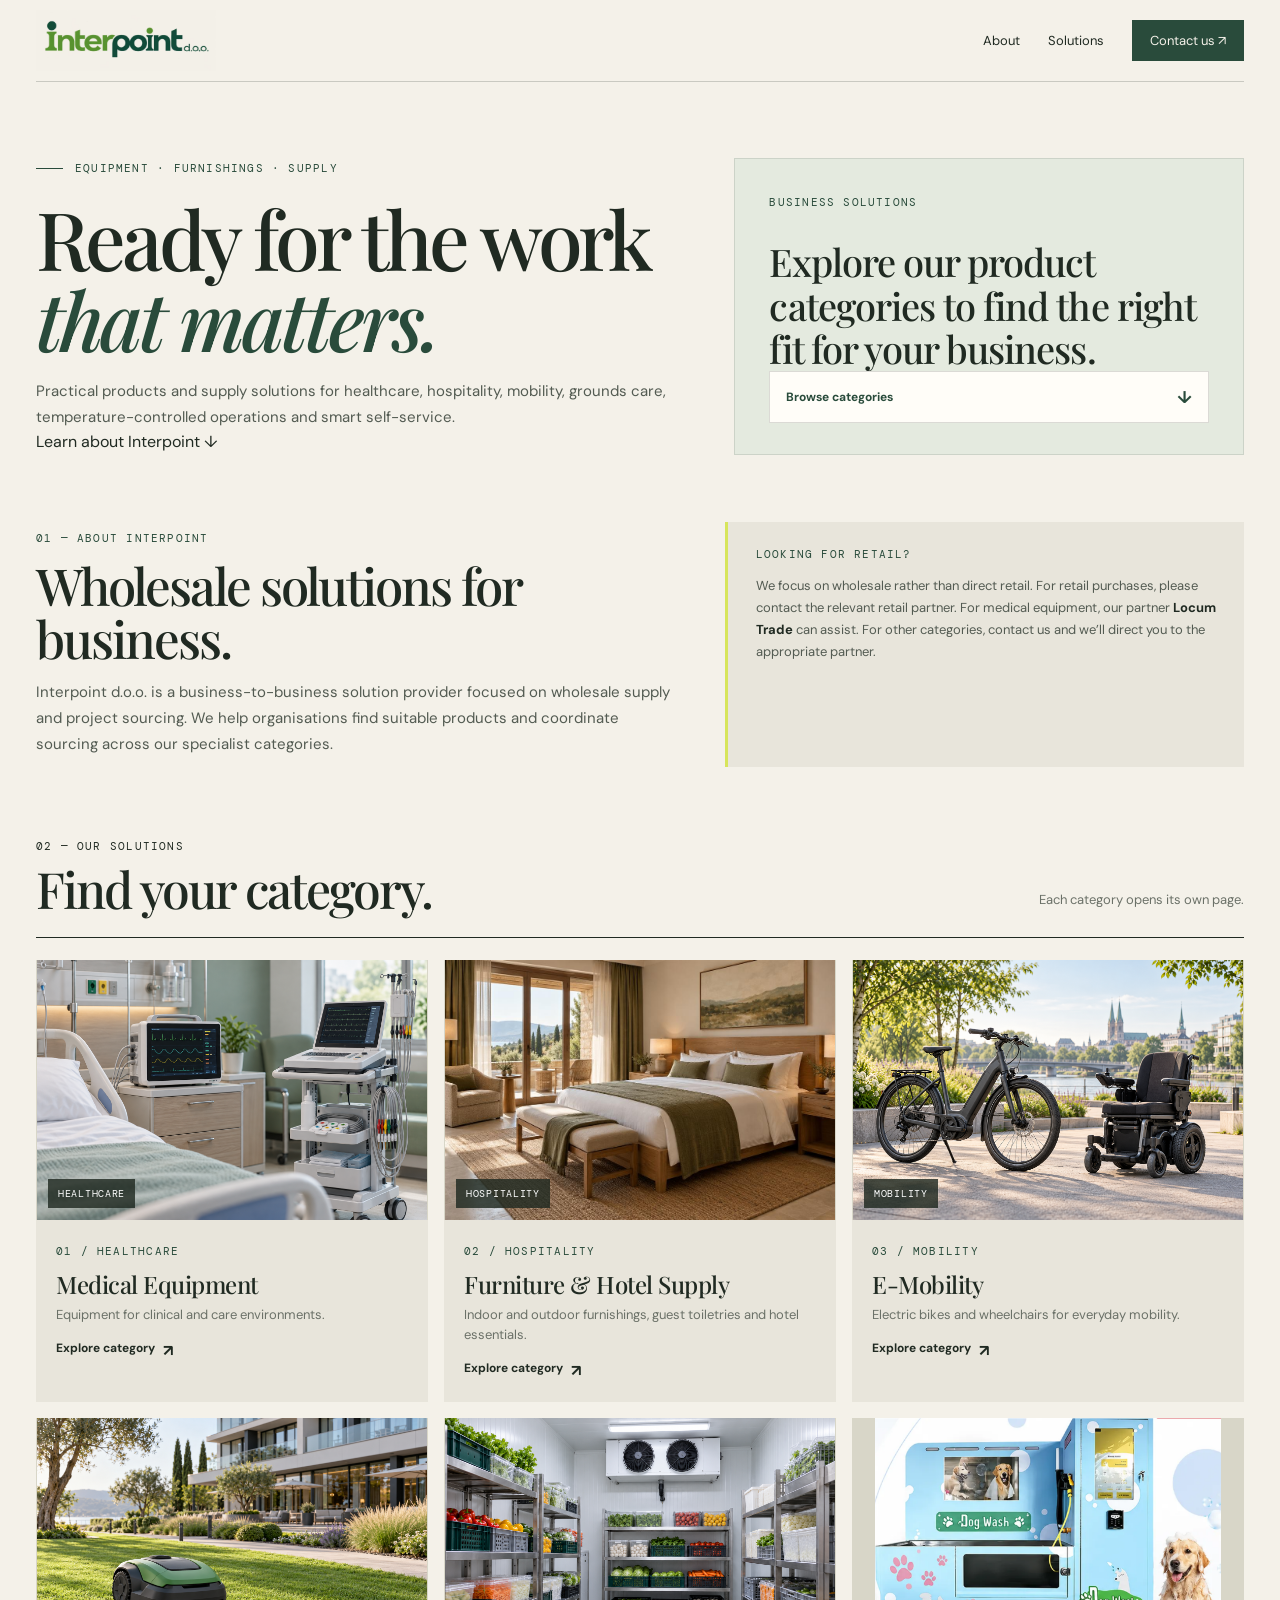
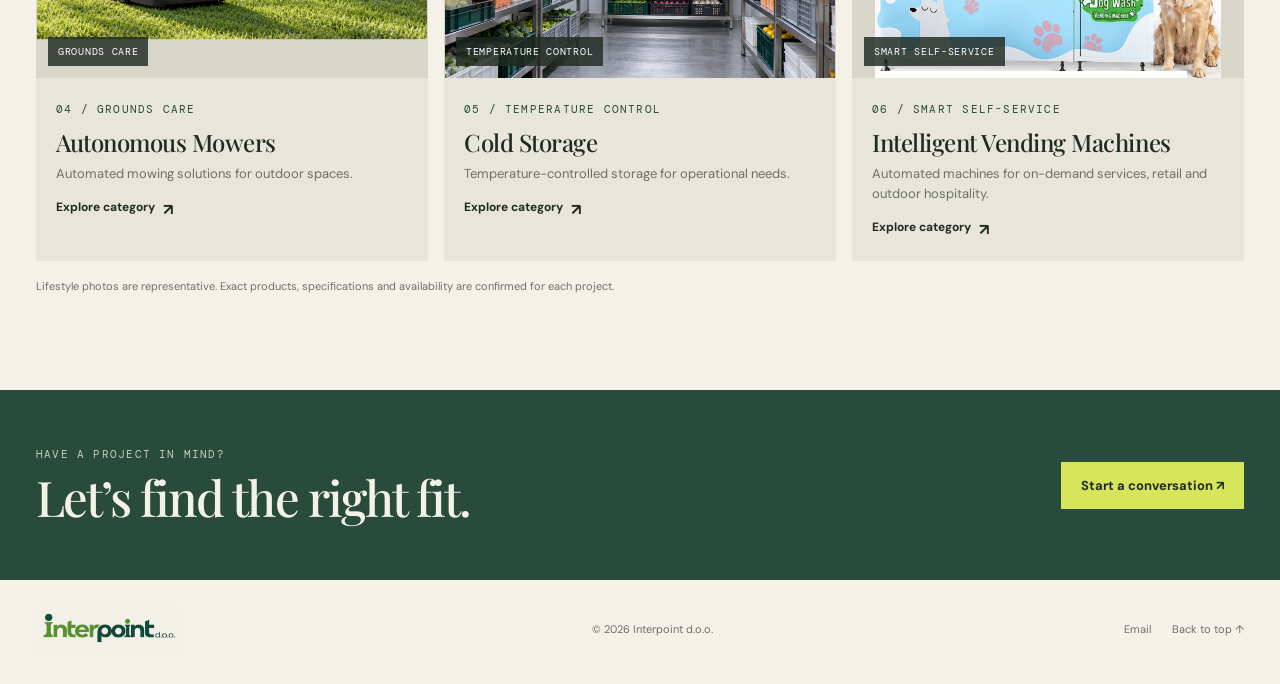
==== commit a0717238: "Link homepage prompts to solutions" ====
--- a/index.html
+++ b/index.html
@@ -1,7 +1,7 @@
 <!doctype html>
 <html lang="en"><head><meta charset="utf-8"><meta name="viewport" content="width=device-width, initial-scale=1"><meta name="theme-color" content="#f4f1e9"><meta name="description" content="Equipment and supply solutions for healthcare, hospitality, mobility, grounds care, cold storage and intelligent vending."><title>Solutions — Interpoint d.o.o.</title><link rel="preconnect" href="https://fonts.googleapis.com"><link rel="preconnect" href="https://fonts.gstatic.com" crossorigin><link href="https://fonts.googleapis.com/css2?family=DM+Mono:wght@400;500&family=DM+Sans:wght@400;500;600;700&family=Playfair+Display:ital,wght@0,500;0,600;1,500&display=swap" rel="stylesheet"><link rel="stylesheet" href="assets/site.css"></head>
 <body><header class="wrap topbar"><a class="brand" href="services.html" aria-label="Interpoint d.o.o. home"><img class="brand-logo" src="assets/interpoint-logo.jpg" alt="Interpoint d.o.o."></a><nav class="nav" aria-label="Main navigation"><a href="#about">About</a><a href="#solutions">Solutions</a><a class="nav-cta" href="enquiry.html?interest=General%20Enquiry">Contact us <span aria-hidden="true">↗</span></a></nav></header>
-<main><section class="wrap hero home-hero"><div class="hero-copy"><div class="eyebrow mono">Equipment · Furnishings · Supply</div><h1>Ready for the work<br><em>that matters.</em></h1><p>Practical products and supply solutions for healthcare, hospitality, mobility, grounds care, temperature-controlled operations and smart self-service.</p><a class="text-link" href="#solutions">Explore our categories <span aria-hidden="true">↓</span></a></div><aside class="home-note"><div><span class="mono">Our approach</span><p>Wholesale sourcing shaped around your project.</p></div><a class="home-note-link" href="#about">How we work <span aria-hidden="true">↓</span></a></aside></section>
+<main><section class="wrap hero home-hero"><div class="hero-copy"><div class="eyebrow mono">Equipment · Furnishings · Supply</div><h1>Ready for the work<br><em>that matters.</em></h1><p>Practical products and supply solutions for healthcare, hospitality, mobility, grounds care, temperature-controlled operations and smart self-service.</p><a class="text-link" href="#about">Learn about Interpoint <span aria-hidden="true">↓</span></a></div><aside class="home-note"><div><span class="mono">Business solutions</span><p>Explore our product categories to find the right fit for your business.</p></div><a class="home-note-link" href="#solutions">Browse categories <span aria-hidden="true">↓</span></a></aside></section>
 <section class="wrap about-intro" id="about"><div class="about-copy"><div class="mono">01 — About Interpoint</div><h2>Wholesale solutions for business.</h2><p>Interpoint d.o.o. is a business-to-business solution provider focused on wholesale supply and project sourcing. We help organisations find suitable products and coordinate sourcing across our specialist categories.</p></div><aside class="about-retail"><div class="mono">Looking for retail?</div><p>We focus on wholesale rather than direct retail. For retail purchases, please contact the relevant retail partner. For medical equipment, our partner <strong>Locum Trade</strong> can assist. For other categories, contact us and we’ll direct you to the appropriate partner.</p></aside></section>
 <section class="wrap range home-solutions" id="solutions"><div class="range-head"><div><div class="mono">02 — Our solutions</div><h2>Find your category.</h2></div><p>Each category opens its own page.</p></div><div class="solution-grid">
 <a class="solution-card" href="medical-equipment.html"><figure><img src="assets/medical-electronics.png" alt="Representative clinical electronics including patient monitoring equipment"><figcaption>Healthcare</figcaption></figure><div class="solution-copy"><span class="mono">01 / Healthcare</span><h3>Medical Equipment</h3><p>Equipment for clinical and care environments.</p><span class="solution-link">Explore category <span aria-hidden="true">↗</span></span></div></a>
--- a/assets/site.css
+++ b/assets/site.css
@@ -9,6 +9,7 @@
 @media(max-width:760px){.home-hero{grid-template-columns:1fr;gap:25px;padding:48px 0}.home-note{min-height:180px;padding:24px}.home-note p{margin-top:18px}.solution-grid,.detail-grid{grid-template-columns:1fr;gap:13px}.solution-card figure{height:220px}.detail-card{padding:20px}}
 @media(max-width:760px){.about-intro{grid-template-columns:1fr;gap:20px;padding-bottom:48px}.about-retail{padding:22px}}
 .home-note{background:#e4eadf;color:var(--ink);border:1px solid rgba(32,42,34,.12)}.home-note .mono{color:var(--green)}.home-note-link{background:#fffdf8;color:var(--green);border:1px solid rgba(32,42,34,.16)}.home-note-link:hover{background:#fff;color:var(--green)}
+.nav-cta{background:var(--green)}
 
 .product-collection{margin-top:20px;border-top:1px solid var(--line);padding-top:14px}.product-collection>summary,.product-subgroup>summary{cursor:pointer;list-style:none;font-size:12px;font-weight:700;display:flex;justify-content:space-between;gap:12px;align-items:center}.product-collection>summary::-webkit-details-marker,.product-subgroup>summary::-webkit-details-marker{display:none}.product-collection>summary:after,.product-subgroup>summary:after{content:'+';font-size:17px;font-weight:400;color:var(--green)}.product-collection[open]>summary:after,.product-subgroup[open]>summary:after{content:'−'}.product-subgroups{padding-top:10px}.product-subgroup{border-top:1px solid var(--line);padding:12px 0}.product-subgroup summary span{margin-left:auto;color:var(--muted);font-size:10px;font-weight:500}.product-gallery{display:grid;grid-template-columns:repeat(auto-fill,minmax(128px,1fr));gap:10px;padding:14px 0 4px}.product-tile{display:flex;flex-direction:column;gap:6px;background:#fffdf8;border:1px solid var(--line);padding:8px;min-width:0}.product-tile img{width:100%;aspect-ratio:1/1;object-fit:contain;background:#fff;mix-blend-mode:multiply}.product-tile span{font-size:10px;line-height:1.35;font-weight:700}.product-tile small{font-size:9px;color:var(--muted)}.supplier-credit{font-size:10px;line-height:1.6;color:var(--muted);margin:12px 0 0}.supplier-credit a{text-decoration:underline}.detail-card>details:not(.product-collection){display:none!important}@media(max-width:600px){.product-gallery{grid-template-columns:repeat(2,minmax(0,1fr))}.product-tile{padding:6px}}
 
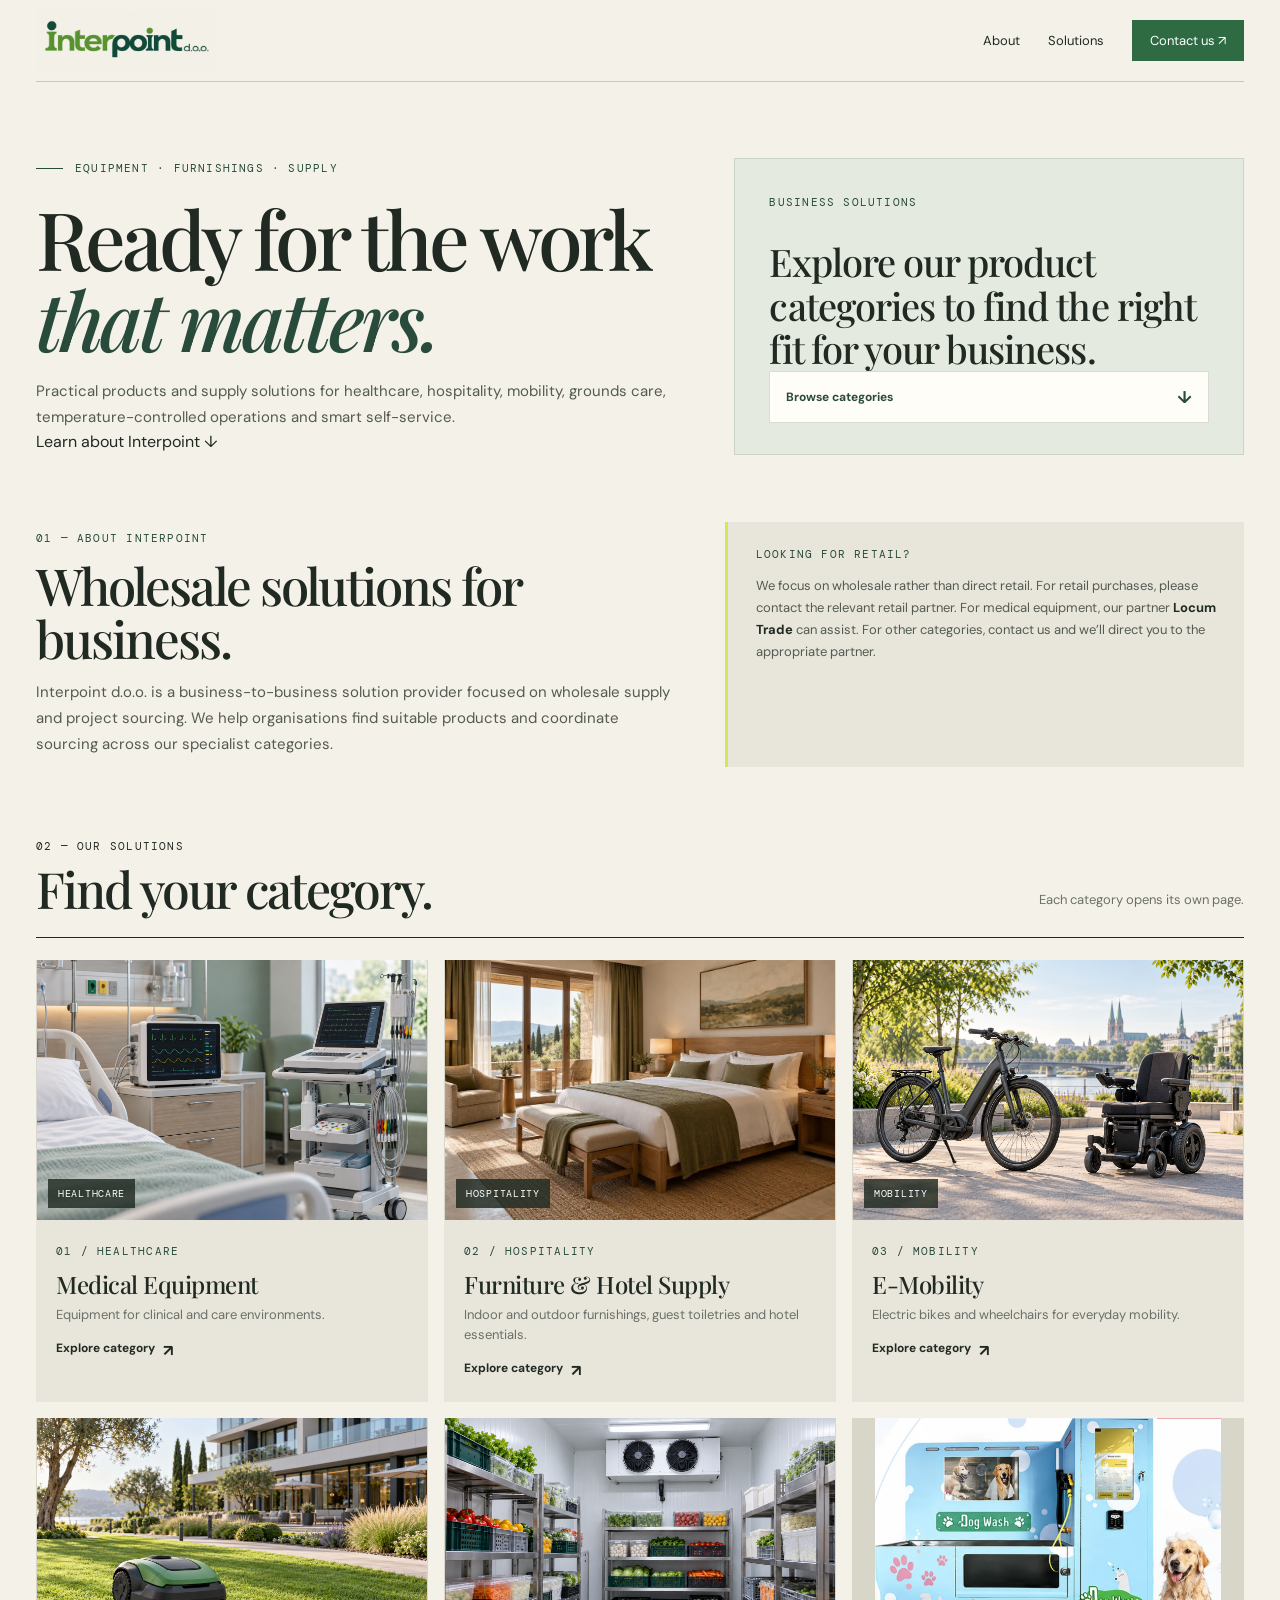
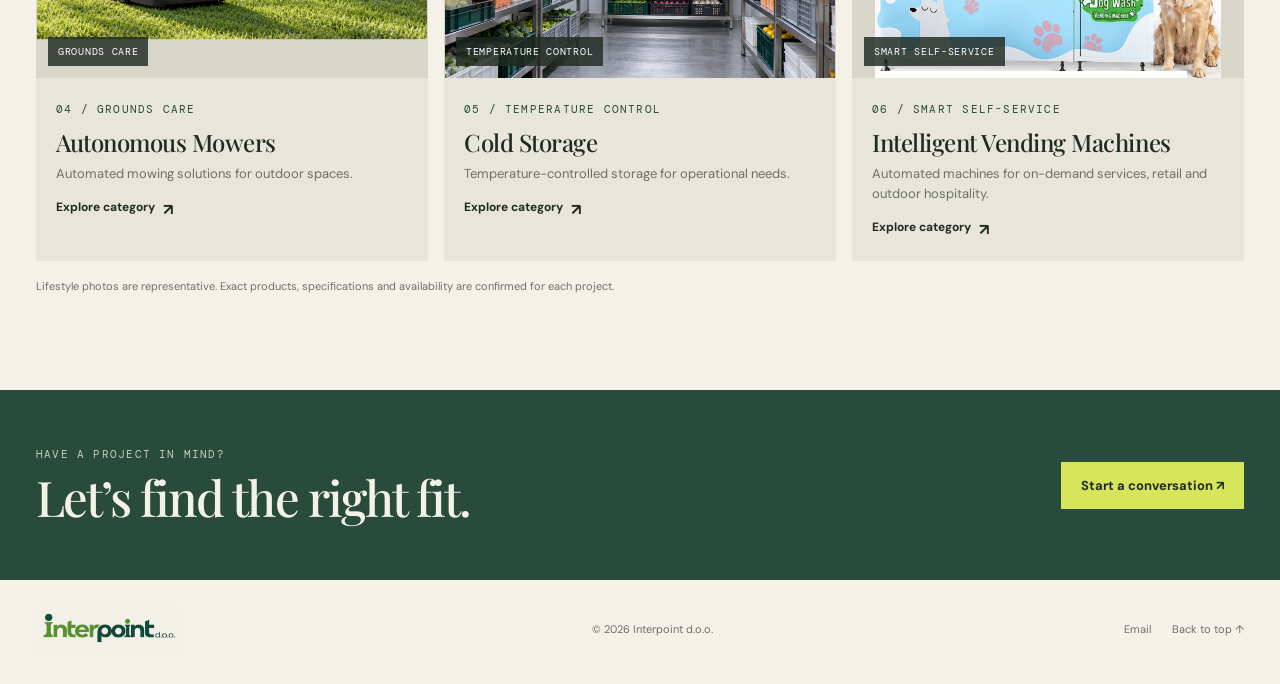
==== commit 532bf6eb: "Use visible green for contact navigation" ====
--- a/index.html
+++ b/index.html
@@ -1,5 +1,5 @@
 <!doctype html>
-<html lang="en"><head><meta charset="utf-8"><meta name="viewport" content="width=device-width, initial-scale=1"><meta name="theme-color" content="#f4f1e9"><meta name="description" content="Equipment and supply solutions for healthcare, hospitality, mobility, grounds care, cold storage and intelligent vending."><title>Solutions — Interpoint d.o.o.</title><link rel="preconnect" href="https://fonts.googleapis.com"><link rel="preconnect" href="https://fonts.gstatic.com" crossorigin><link href="https://fonts.googleapis.com/css2?family=DM+Mono:wght@400;500&family=DM+Sans:wght@400;500;600;700&family=Playfair+Display:ital,wght@0,500;0,600;1,500&display=swap" rel="stylesheet"><link rel="stylesheet" href="assets/site.css"></head>
+<html lang="en"><head><meta charset="utf-8"><meta name="viewport" content="width=device-width, initial-scale=1"><meta name="theme-color" content="#f4f1e9"><meta name="description" content="Equipment and supply solutions for healthcare, hospitality, mobility, grounds care, cold storage and intelligent vending."><title>Solutions — Interpoint d.o.o.</title><link rel="preconnect" href="https://fonts.googleapis.com"><link rel="preconnect" href="https://fonts.gstatic.com" crossorigin><link href="https://fonts.googleapis.com/css2?family=DM+Mono:wght@400;500&family=DM+Sans:wght@400;500;600;700&family=Playfair+Display:ital,wght@0,500;0,600;1,500&display=swap" rel="stylesheet"><link rel="stylesheet" href="assets/site.css?v=20261031-green"></head>
 <body><header class="wrap topbar"><a class="brand" href="services.html" aria-label="Interpoint d.o.o. home"><img class="brand-logo" src="assets/interpoint-logo.jpg" alt="Interpoint d.o.o."></a><nav class="nav" aria-label="Main navigation"><a href="#about">About</a><a href="#solutions">Solutions</a><a class="nav-cta" href="enquiry.html?interest=General%20Enquiry">Contact us <span aria-hidden="true">↗</span></a></nav></header>
 <main><section class="wrap hero home-hero"><div class="hero-copy"><div class="eyebrow mono">Equipment · Furnishings · Supply</div><h1>Ready for the work<br><em>that matters.</em></h1><p>Practical products and supply solutions for healthcare, hospitality, mobility, grounds care, temperature-controlled operations and smart self-service.</p><a class="text-link" href="#about">Learn about Interpoint <span aria-hidden="true">↓</span></a></div><aside class="home-note"><div><span class="mono">Business solutions</span><p>Explore our product categories to find the right fit for your business.</p></div><a class="home-note-link" href="#solutions">Browse categories <span aria-hidden="true">↓</span></a></aside></section>
 <section class="wrap about-intro" id="about"><div class="about-copy"><div class="mono">01 — About Interpoint</div><h2>Wholesale solutions for business.</h2><p>Interpoint d.o.o. is a business-to-business solution provider focused on wholesale supply and project sourcing. We help organisations find suitable products and coordinate sourcing across our specialist categories.</p></div><aside class="about-retail"><div class="mono">Looking for retail?</div><p>We focus on wholesale rather than direct retail. For retail purchases, please contact the relevant retail partner. For medical equipment, our partner <strong>Locum Trade</strong> can assist. For other categories, contact us and we’ll direct you to the appropriate partner.</p></aside></section>
--- a/assets/site.css
+++ b/assets/site.css
@@ -9,7 +9,7 @@
 @media(max-width:760px){.home-hero{grid-template-columns:1fr;gap:25px;padding:48px 0}.home-note{min-height:180px;padding:24px}.home-note p{margin-top:18px}.solution-grid,.detail-grid{grid-template-columns:1fr;gap:13px}.solution-card figure{height:220px}.detail-card{padding:20px}}
 @media(max-width:760px){.about-intro{grid-template-columns:1fr;gap:20px;padding-bottom:48px}.about-retail{padding:22px}}
 .home-note{background:#e4eadf;color:var(--ink);border:1px solid rgba(32,42,34,.12)}.home-note .mono{color:var(--green)}.home-note-link{background:#fffdf8;color:var(--green);border:1px solid rgba(32,42,34,.16)}.home-note-link:hover{background:#fff;color:var(--green)}
-.nav-cta{background:var(--green)}
+.nav-cta{background:#2e6b43;color:#fff}
 
 .product-collection{margin-top:20px;border-top:1px solid var(--line);padding-top:14px}.product-collection>summary,.product-subgroup>summary{cursor:pointer;list-style:none;font-size:12px;font-weight:700;display:flex;justify-content:space-between;gap:12px;align-items:center}.product-collection>summary::-webkit-details-marker,.product-subgroup>summary::-webkit-details-marker{display:none}.product-collection>summary:after,.product-subgroup>summary:after{content:'+';font-size:17px;font-weight:400;color:var(--green)}.product-collection[open]>summary:after,.product-subgroup[open]>summary:after{content:'−'}.product-subgroups{padding-top:10px}.product-subgroup{border-top:1px solid var(--line);padding:12px 0}.product-subgroup summary span{margin-left:auto;color:var(--muted);font-size:10px;font-weight:500}.product-gallery{display:grid;grid-template-columns:repeat(auto-fill,minmax(128px,1fr));gap:10px;padding:14px 0 4px}.product-tile{display:flex;flex-direction:column;gap:6px;background:#fffdf8;border:1px solid var(--line);padding:8px;min-width:0}.product-tile img{width:100%;aspect-ratio:1/1;object-fit:contain;background:#fff;mix-blend-mode:multiply}.product-tile span{font-size:10px;line-height:1.35;font-weight:700}.product-tile small{font-size:9px;color:var(--muted)}.supplier-credit{font-size:10px;line-height:1.6;color:var(--muted);margin:12px 0 0}.supplier-credit a{text-decoration:underline}.detail-card>details:not(.product-collection){display:none!important}@media(max-width:600px){.product-gallery{grid-template-columns:repeat(2,minmax(0,1fr))}.product-tile{padding:6px}}
 
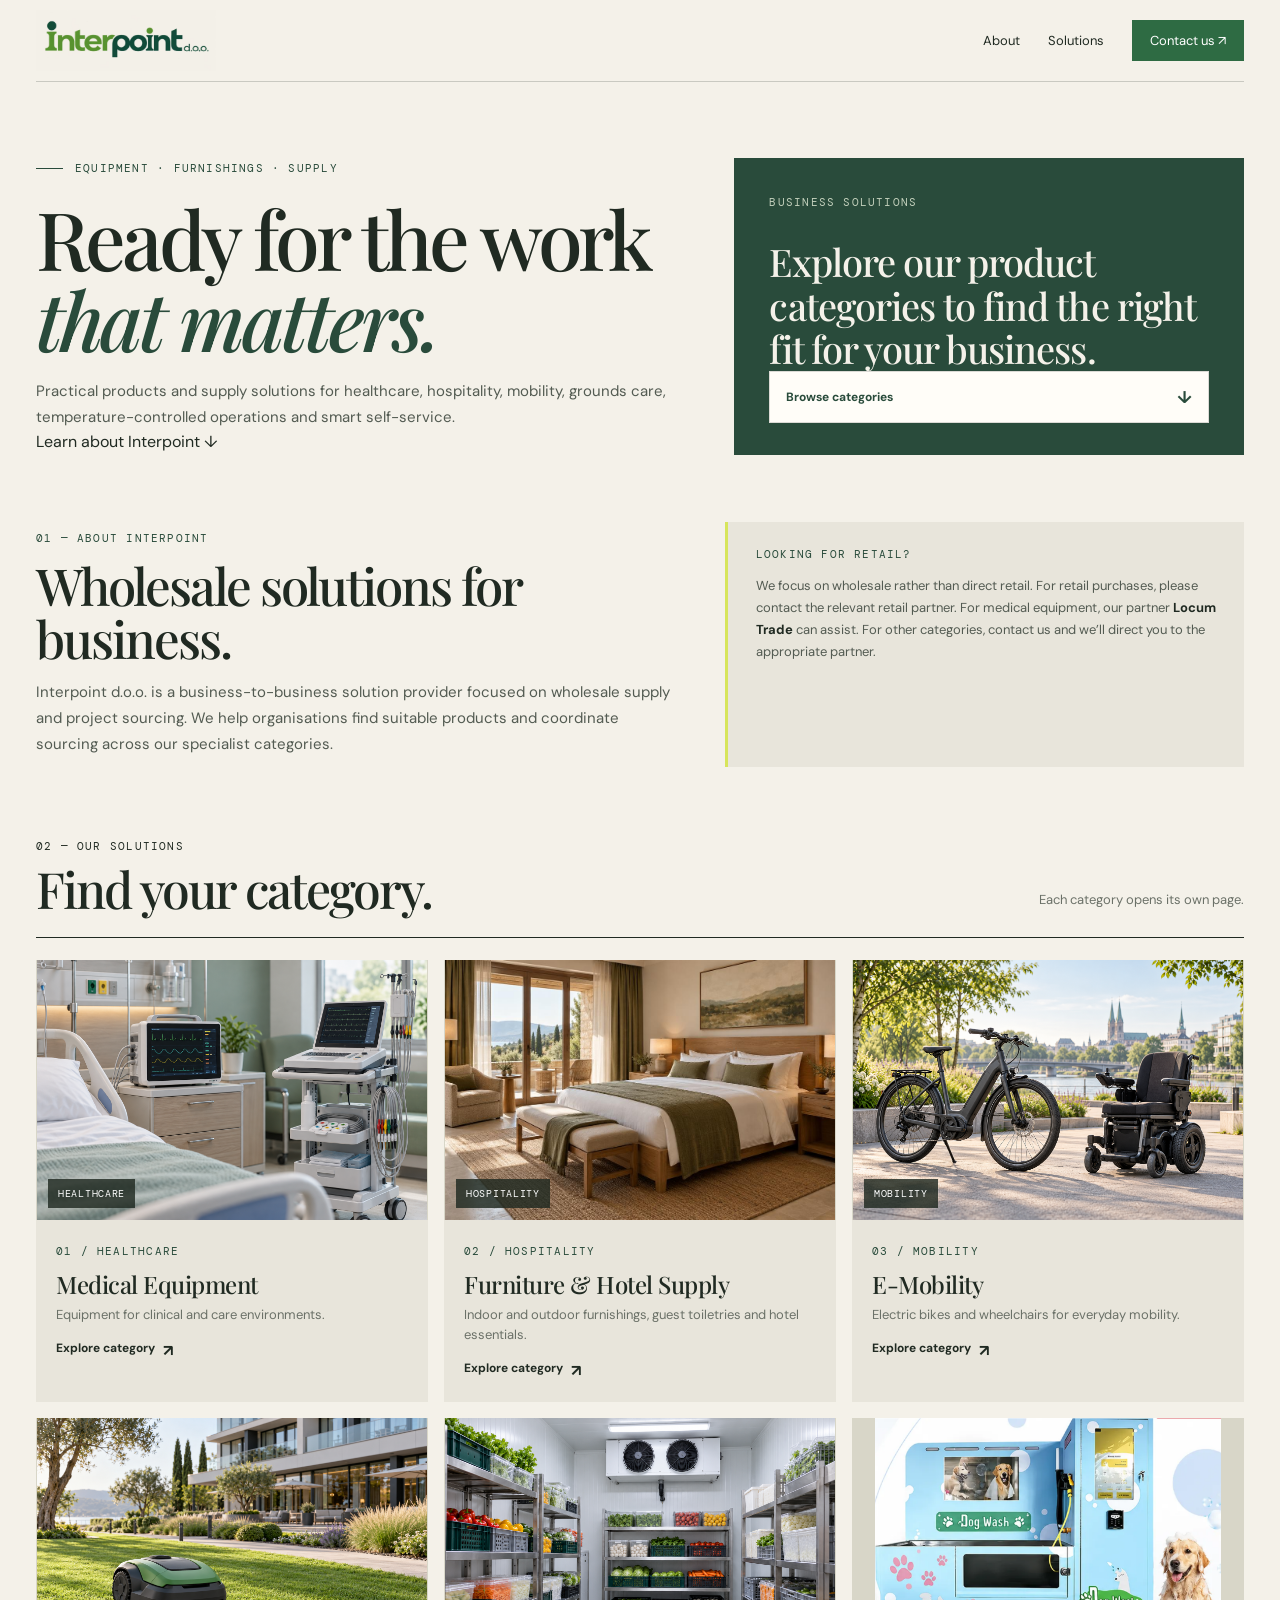
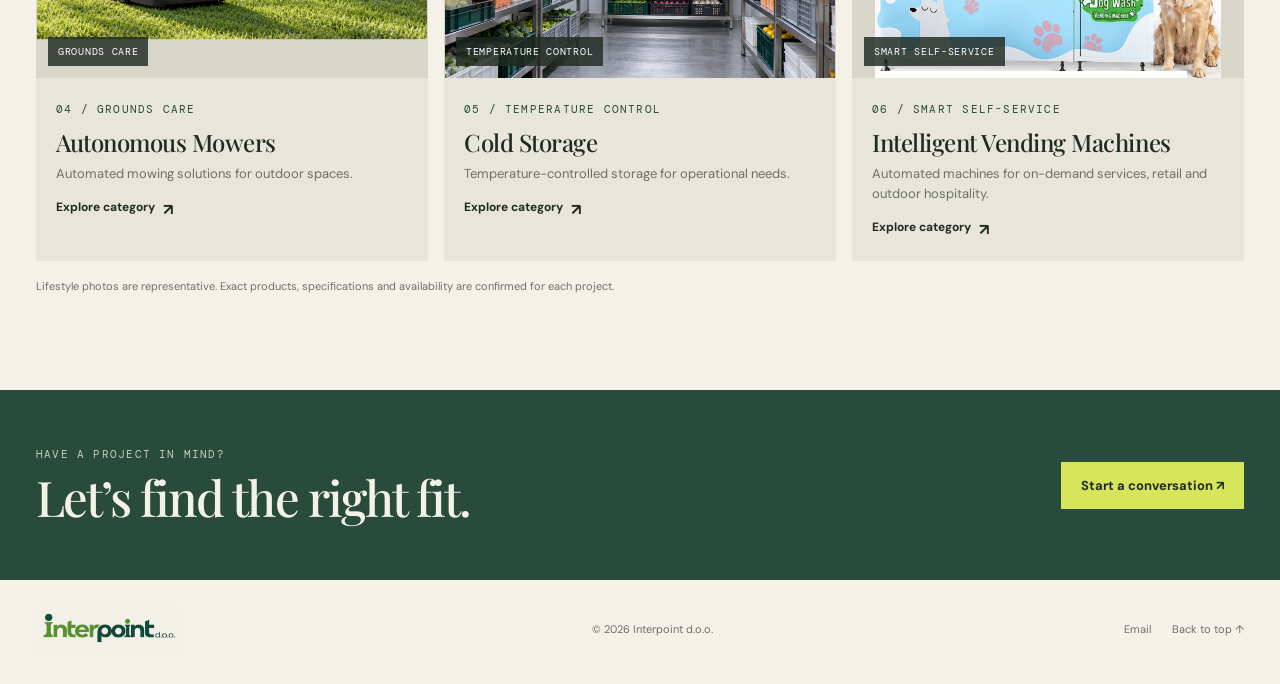
==== commit ea62de92: "Restore deep green homepage panel" ====
--- a/index.html
+++ b/index.html
@@ -1,5 +1,5 @@
 <!doctype html>
-<html lang="en"><head><meta charset="utf-8"><meta name="viewport" content="width=device-width, initial-scale=1"><meta name="theme-color" content="#f4f1e9"><meta name="description" content="Equipment and supply solutions for healthcare, hospitality, mobility, grounds care, cold storage and intelligent vending."><title>Solutions — Interpoint d.o.o.</title><link rel="preconnect" href="https://fonts.googleapis.com"><link rel="preconnect" href="https://fonts.gstatic.com" crossorigin><link href="https://fonts.googleapis.com/css2?family=DM+Mono:wght@400;500&family=DM+Sans:wght@400;500;600;700&family=Playfair+Display:ital,wght@0,500;0,600;1,500&display=swap" rel="stylesheet"><link rel="stylesheet" href="assets/site.css?v=20261031-green"></head>
+<html lang="en"><head><meta charset="utf-8"><meta name="viewport" content="width=device-width, initial-scale=1"><meta name="theme-color" content="#f4f1e9"><meta name="description" content="Equipment and supply solutions for healthcare, hospitality, mobility, grounds care, cold storage and intelligent vending."><title>Solutions — Interpoint d.o.o.</title><link rel="preconnect" href="https://fonts.googleapis.com"><link rel="preconnect" href="https://fonts.gstatic.com" crossorigin><link href="https://fonts.googleapis.com/css2?family=DM+Mono:wght@400;500&family=DM+Sans:wght@400;500;600;700&family=Playfair+Display:ital,wght@0,500;0,600;1,500&display=swap" rel="stylesheet"><link rel="stylesheet" href="assets/site.css?v=20261031-darkgreen"></head>
 <body><header class="wrap topbar"><a class="brand" href="services.html" aria-label="Interpoint d.o.o. home"><img class="brand-logo" src="assets/interpoint-logo.jpg" alt="Interpoint d.o.o."></a><nav class="nav" aria-label="Main navigation"><a href="#about">About</a><a href="#solutions">Solutions</a><a class="nav-cta" href="enquiry.html?interest=General%20Enquiry">Contact us <span aria-hidden="true">↗</span></a></nav></header>
 <main><section class="wrap hero home-hero"><div class="hero-copy"><div class="eyebrow mono">Equipment · Furnishings · Supply</div><h1>Ready for the work<br><em>that matters.</em></h1><p>Practical products and supply solutions for healthcare, hospitality, mobility, grounds care, temperature-controlled operations and smart self-service.</p><a class="text-link" href="#about">Learn about Interpoint <span aria-hidden="true">↓</span></a></div><aside class="home-note"><div><span class="mono">Business solutions</span><p>Explore our product categories to find the right fit for your business.</p></div><a class="home-note-link" href="#solutions">Browse categories <span aria-hidden="true">↓</span></a></aside></section>
 <section class="wrap about-intro" id="about"><div class="about-copy"><div class="mono">01 — About Interpoint</div><h2>Wholesale solutions for business.</h2><p>Interpoint d.o.o. is a business-to-business solution provider focused on wholesale supply and project sourcing. We help organisations find suitable products and coordinate sourcing across our specialist categories.</p></div><aside class="about-retail"><div class="mono">Looking for retail?</div><p>We focus on wholesale rather than direct retail. For retail purchases, please contact the relevant retail partner. For medical equipment, our partner <strong>Locum Trade</strong> can assist. For other categories, contact us and we’ll direct you to the appropriate partner.</p></aside></section>
--- a/assets/site.css
+++ b/assets/site.css
@@ -8,7 +8,7 @@
  .about-intro{display:grid;grid-template-columns:1.1fr .9fr;gap:54px;align-items:stretch;padding:0 0 68px}.about-copy{max-width:690px;padding:9px 0}.about-copy>.mono{color:var(--green)}.about-copy h2{font:500 clamp(32px,4.2vw,51px)/1.04 var(--serif);letter-spacing:-.04em;margin:14px 0 15px;max-width:560px}.about-copy p{font-size:15px;line-height:1.72;color:#535b52;margin:0;max-width:650px}.about-retail{background:#e8e5db;border-left:3px solid var(--lime);padding:25px 28px;align-self:stretch}.about-retail>.mono{color:var(--green)}.about-retail p{font-size:13px;line-height:1.7;color:#535b52;margin:14px 0 0}.about-retail strong{color:var(--ink)}.home-note-link{display:inline-flex;justify-content:space-between;align-items:center;gap:22px;min-width:190px;background:var(--lime);color:var(--ink);padding:14px 16px;font-size:12px;font-weight:700;transition:background .2s,transform .2s}.home-note-link:hover{background:#e2ed73;transform:translateY(-2px)}.home-note-link span{font-size:17px}
 @media(max-width:760px){.home-hero{grid-template-columns:1fr;gap:25px;padding:48px 0}.home-note{min-height:180px;padding:24px}.home-note p{margin-top:18px}.solution-grid,.detail-grid{grid-template-columns:1fr;gap:13px}.solution-card figure{height:220px}.detail-card{padding:20px}}
 @media(max-width:760px){.about-intro{grid-template-columns:1fr;gap:20px;padding-bottom:48px}.about-retail{padding:22px}}
-.home-note{background:#e4eadf;color:var(--ink);border:1px solid rgba(32,42,34,.12)}.home-note .mono{color:var(--green)}.home-note-link{background:#fffdf8;color:var(--green);border:1px solid rgba(32,42,34,.16)}.home-note-link:hover{background:#fff;color:var(--green)}
+.home-note{background:var(--green);color:var(--paper);border:1px solid var(--green)}.home-note .mono{color:#c2cfbb}.home-note-link{background:#fffdf8;color:var(--green);border:1px solid rgba(32,42,34,.16)}.home-note-link:hover{background:#fff;color:var(--green)}
 .nav-cta{background:#2e6b43;color:#fff}
 
 .product-collection{margin-top:20px;border-top:1px solid var(--line);padding-top:14px}.product-collection>summary,.product-subgroup>summary{cursor:pointer;list-style:none;font-size:12px;font-weight:700;display:flex;justify-content:space-between;gap:12px;align-items:center}.product-collection>summary::-webkit-details-marker,.product-subgroup>summary::-webkit-details-marker{display:none}.product-collection>summary:after,.product-subgroup>summary:after{content:'+';font-size:17px;font-weight:400;color:var(--green)}.product-collection[open]>summary:after,.product-subgroup[open]>summary:after{content:'−'}.product-subgroups{padding-top:10px}.product-subgroup{border-top:1px solid var(--line);padding:12px 0}.product-subgroup summary span{margin-left:auto;color:var(--muted);font-size:10px;font-weight:500}.product-gallery{display:grid;grid-template-columns:repeat(auto-fill,minmax(128px,1fr));gap:10px;padding:14px 0 4px}.product-tile{display:flex;flex-direction:column;gap:6px;background:#fffdf8;border:1px solid var(--line);padding:8px;min-width:0}.product-tile img{width:100%;aspect-ratio:1/1;object-fit:contain;background:#fff;mix-blend-mode:multiply}.product-tile span{font-size:10px;line-height:1.35;font-weight:700}.product-tile small{font-size:9px;color:var(--muted)}.supplier-credit{font-size:10px;line-height:1.6;color:var(--muted);margin:12px 0 0}.supplier-credit a{text-decoration:underline}.detail-card>details:not(.product-collection){display:none!important}@media(max-width:600px){.product-gallery{grid-template-columns:repeat(2,minmax(0,1fr))}.product-tile{padding:6px}}
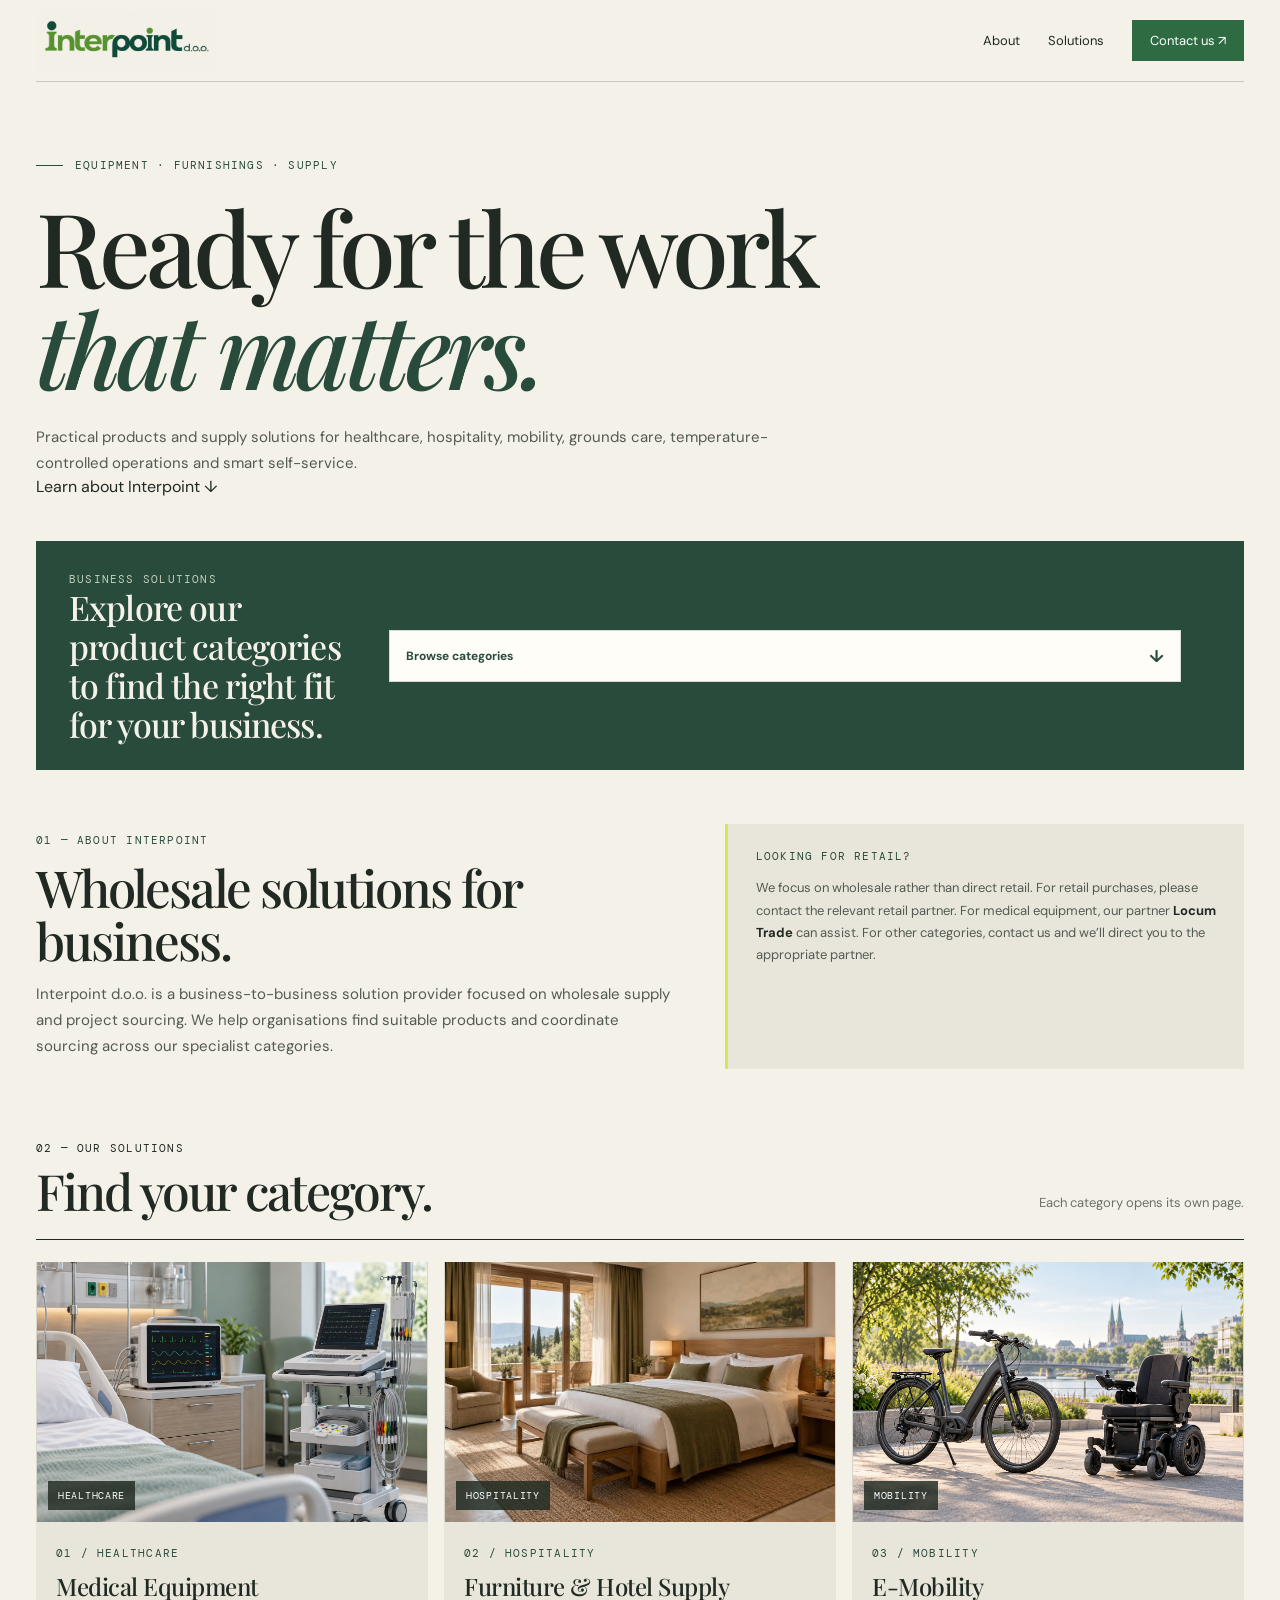
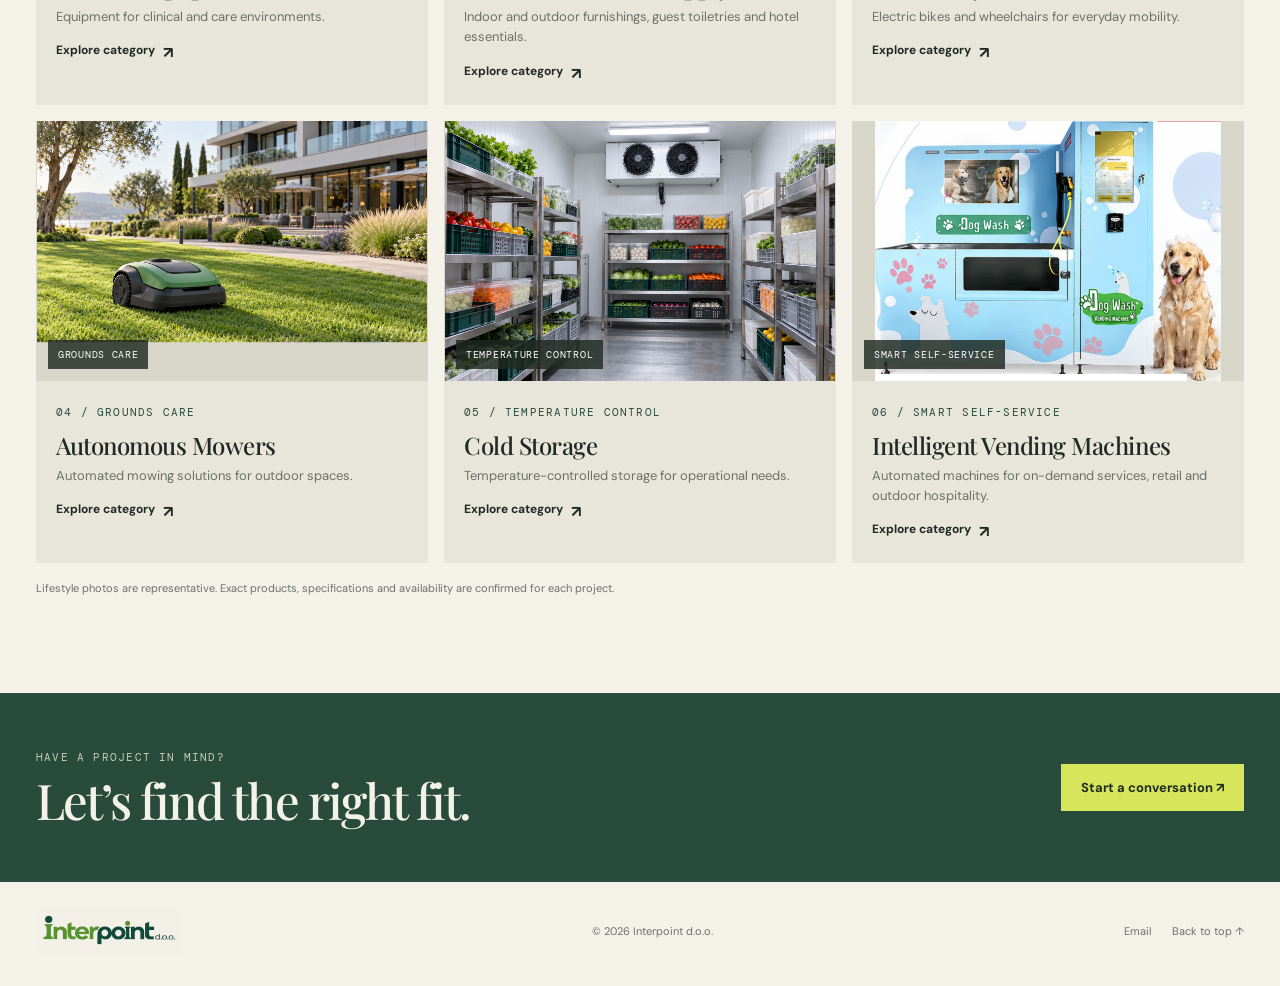
==== commit 638f7984: "Stack homepage headline and solutions panel" ====
--- a/index.html
+++ b/index.html
@@ -1,5 +1,5 @@
 <!doctype html>
-<html lang="en"><head><meta charset="utf-8"><meta name="viewport" content="width=device-width, initial-scale=1"><meta name="theme-color" content="#f4f1e9"><meta name="description" content="Equipment and supply solutions for healthcare, hospitality, mobility, grounds care, cold storage and intelligent vending."><title>Solutions — Interpoint d.o.o.</title><link rel="preconnect" href="https://fonts.googleapis.com"><link rel="preconnect" href="https://fonts.gstatic.com" crossorigin><link href="https://fonts.googleapis.com/css2?family=DM+Mono:wght@400;500&family=DM+Sans:wght@400;500;600;700&family=Playfair+Display:ital,wght@0,500;0,600;1,500&display=swap" rel="stylesheet"><link rel="stylesheet" href="assets/site.css?v=20261031-darkgreen"></head>
+<html lang="en"><head><meta charset="utf-8"><meta name="viewport" content="width=device-width, initial-scale=1"><meta name="theme-color" content="#f4f1e9"><meta name="description" content="Equipment and supply solutions for healthcare, hospitality, mobility, grounds care, cold storage and intelligent vending."><title>Solutions — Interpoint d.o.o.</title><link rel="preconnect" href="https://fonts.googleapis.com"><link rel="preconnect" href="https://fonts.gstatic.com" crossorigin><link href="https://fonts.googleapis.com/css2?family=DM+Mono:wght@400;500&family=DM+Sans:wght@400;500;600;700&family=Playfair+Display:ital,wght@0,500;0,600;1,500&display=swap" rel="stylesheet"><link rel="stylesheet" href="assets/site.css?v=20261031-headline-layout"></head>
 <body><header class="wrap topbar"><a class="brand" href="services.html" aria-label="Interpoint d.o.o. home"><img class="brand-logo" src="assets/interpoint-logo.jpg" alt="Interpoint d.o.o."></a><nav class="nav" aria-label="Main navigation"><a href="#about">About</a><a href="#solutions">Solutions</a><a class="nav-cta" href="enquiry.html?interest=General%20Enquiry">Contact us <span aria-hidden="true">↗</span></a></nav></header>
 <main><section class="wrap hero home-hero"><div class="hero-copy"><div class="eyebrow mono">Equipment · Furnishings · Supply</div><h1>Ready for the work<br><em>that matters.</em></h1><p>Practical products and supply solutions for healthcare, hospitality, mobility, grounds care, temperature-controlled operations and smart self-service.</p><a class="text-link" href="#about">Learn about Interpoint <span aria-hidden="true">↓</span></a></div><aside class="home-note"><div><span class="mono">Business solutions</span><p>Explore our product categories to find the right fit for your business.</p></div><a class="home-note-link" href="#solutions">Browse categories <span aria-hidden="true">↓</span></a></aside></section>
 <section class="wrap about-intro" id="about"><div class="about-copy"><div class="mono">01 — About Interpoint</div><h2>Wholesale solutions for business.</h2><p>Interpoint d.o.o. is a business-to-business solution provider focused on wholesale supply and project sourcing. We help organisations find suitable products and coordinate sourcing across our specialist categories.</p></div><aside class="about-retail"><div class="mono">Looking for retail?</div><p>We focus on wholesale rather than direct retail. For retail purchases, please contact the relevant retail partner. For medical equipment, our partner <strong>Locum Trade</strong> can assist. For other categories, contact us and we’ll direct you to the appropriate partner.</p></aside></section>
--- a/assets/site.css
+++ b/assets/site.css
@@ -10,6 +10,8 @@
 @media(max-width:760px){.about-intro{grid-template-columns:1fr;gap:20px;padding-bottom:48px}.about-retail{padding:22px}}
 .home-note{background:var(--green);color:var(--paper);border:1px solid var(--green)}.home-note .mono{color:#c2cfbb}.home-note-link{background:#fffdf8;color:var(--green);border:1px solid rgba(32,42,34,.16)}.home-note-link:hover{background:#fff;color:var(--green)}
 .nav-cta{background:#2e6b43;color:#fff}
+.home-hero{display:block;grid-template-columns:1fr;padding-top:76px;padding-bottom:54px}.home-hero .hero-copy{max-width:900px}.home-hero h1{font-size:clamp(58px,8vw,106px);max-width:980px}.home-hero .hero-copy p{max-width:760px;margin-top:25px}.home-note{margin-top:44px;min-height:0;display:grid;grid-template-columns:.55fr 1.5fr auto;align-items:center;gap:30px;padding:25px 32px}.home-note p{font:500 clamp(21px,2.65vw,34px)/1.15 var(--serif);margin:0}.home-note-link{white-space:nowrap;min-width:185px}
+@media(max-width:760px){.home-hero{padding:48px 0}.home-hero h1{font-size:clamp(48px,11vw,72px)}.home-note{grid-template-columns:1fr;gap:14px;margin-top:30px;padding:23px 24px}.home-note p{font-size:clamp(24px,7vw,30px)}.home-note-link{white-space:normal}}
 
 .product-collection{margin-top:20px;border-top:1px solid var(--line);padding-top:14px}.product-collection>summary,.product-subgroup>summary{cursor:pointer;list-style:none;font-size:12px;font-weight:700;display:flex;justify-content:space-between;gap:12px;align-items:center}.product-collection>summary::-webkit-details-marker,.product-subgroup>summary::-webkit-details-marker{display:none}.product-collection>summary:after,.product-subgroup>summary:after{content:'+';font-size:17px;font-weight:400;color:var(--green)}.product-collection[open]>summary:after,.product-subgroup[open]>summary:after{content:'−'}.product-subgroups{padding-top:10px}.product-subgroup{border-top:1px solid var(--line);padding:12px 0}.product-subgroup summary span{margin-left:auto;color:var(--muted);font-size:10px;font-weight:500}.product-gallery{display:grid;grid-template-columns:repeat(auto-fill,minmax(128px,1fr));gap:10px;padding:14px 0 4px}.product-tile{display:flex;flex-direction:column;gap:6px;background:#fffdf8;border:1px solid var(--line);padding:8px;min-width:0}.product-tile img{width:100%;aspect-ratio:1/1;object-fit:contain;background:#fff;mix-blend-mode:multiply}.product-tile span{font-size:10px;line-height:1.35;font-weight:700}.product-tile small{font-size:9px;color:var(--muted)}.supplier-credit{font-size:10px;line-height:1.6;color:var(--muted);margin:12px 0 0}.supplier-credit a{text-decoration:underline}.detail-card>details:not(.product-collection){display:none!important}@media(max-width:600px){.product-gallery{grid-template-columns:repeat(2,minmax(0,1fr))}.product-tile{padding:6px}}
 
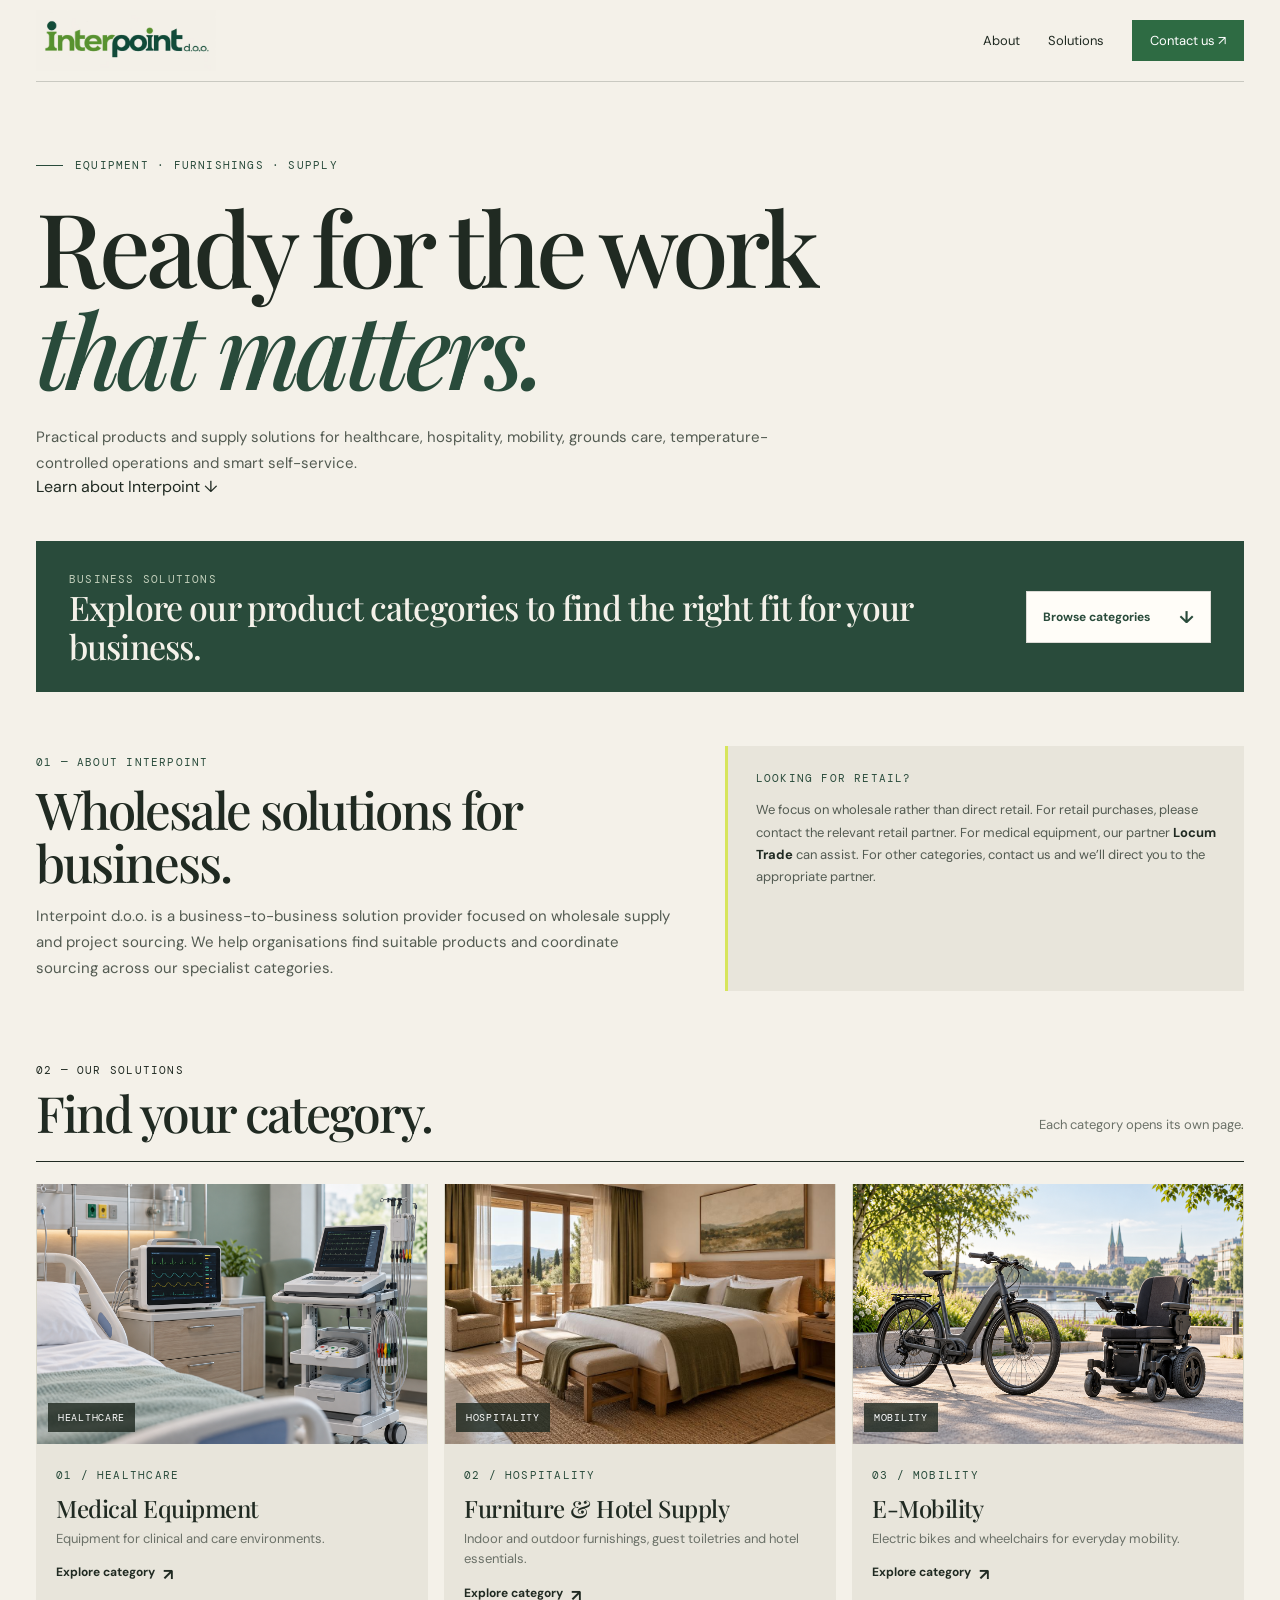
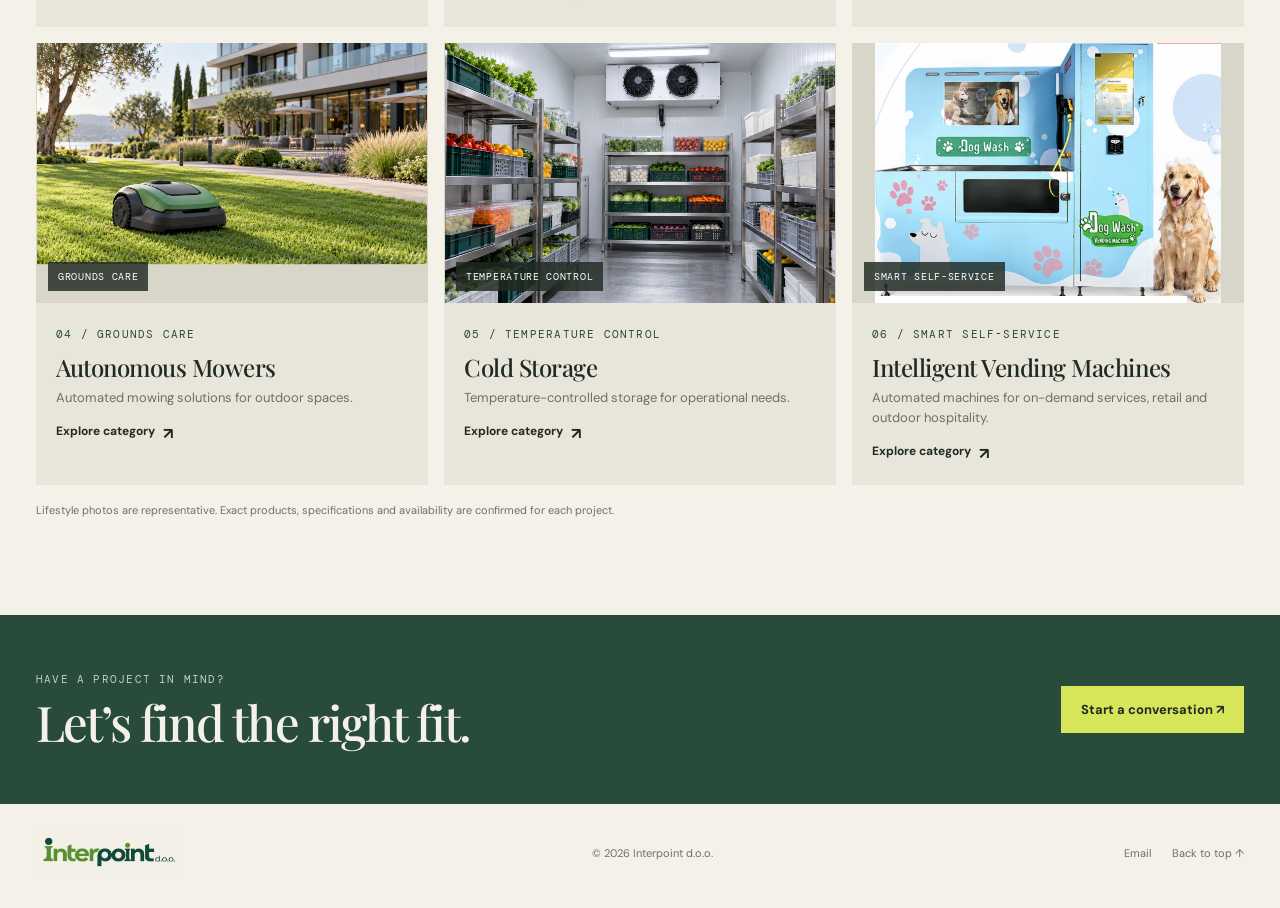
==== commit e9198c2f: "Widen homepage solutions panel copy" ====
--- a/index.html
+++ b/index.html
@@ -1,5 +1,5 @@
 <!doctype html>
-<html lang="en"><head><meta charset="utf-8"><meta name="viewport" content="width=device-width, initial-scale=1"><meta name="theme-color" content="#f4f1e9"><meta name="description" content="Equipment and supply solutions for healthcare, hospitality, mobility, grounds care, cold storage and intelligent vending."><title>Solutions — Interpoint d.o.o.</title><link rel="preconnect" href="https://fonts.googleapis.com"><link rel="preconnect" href="https://fonts.gstatic.com" crossorigin><link href="https://fonts.googleapis.com/css2?family=DM+Mono:wght@400;500&family=DM+Sans:wght@400;500;600;700&family=Playfair+Display:ital,wght@0,500;0,600;1,500&display=swap" rel="stylesheet"><link rel="stylesheet" href="assets/site.css?v=20261031-headline-layout"></head>
+<html lang="en"><head><meta charset="utf-8"><meta name="viewport" content="width=device-width, initial-scale=1"><meta name="theme-color" content="#f4f1e9"><meta name="description" content="Equipment and supply solutions for healthcare, hospitality, mobility, grounds care, cold storage and intelligent vending."><title>Solutions — Interpoint d.o.o.</title><link rel="preconnect" href="https://fonts.googleapis.com"><link rel="preconnect" href="https://fonts.gstatic.com" crossorigin><link href="https://fonts.googleapis.com/css2?family=DM+Mono:wght@400;500&family=DM+Sans:wght@400;500;600;700&family=Playfair+Display:ital,wght@0,500;0,600;1,500&display=swap" rel="stylesheet"><link rel="stylesheet" href="assets/site.css?v=20261031-headline-layout2"></head>
 <body><header class="wrap topbar"><a class="brand" href="services.html" aria-label="Interpoint d.o.o. home"><img class="brand-logo" src="assets/interpoint-logo.jpg" alt="Interpoint d.o.o."></a><nav class="nav" aria-label="Main navigation"><a href="#about">About</a><a href="#solutions">Solutions</a><a class="nav-cta" href="enquiry.html?interest=General%20Enquiry">Contact us <span aria-hidden="true">↗</span></a></nav></header>
 <main><section class="wrap hero home-hero"><div class="hero-copy"><div class="eyebrow mono">Equipment · Furnishings · Supply</div><h1>Ready for the work<br><em>that matters.</em></h1><p>Practical products and supply solutions for healthcare, hospitality, mobility, grounds care, temperature-controlled operations and smart self-service.</p><a class="text-link" href="#about">Learn about Interpoint <span aria-hidden="true">↓</span></a></div><aside class="home-note"><div><span class="mono">Business solutions</span><p>Explore our product categories to find the right fit for your business.</p></div><a class="home-note-link" href="#solutions">Browse categories <span aria-hidden="true">↓</span></a></aside></section>
 <section class="wrap about-intro" id="about"><div class="about-copy"><div class="mono">01 — About Interpoint</div><h2>Wholesale solutions for business.</h2><p>Interpoint d.o.o. is a business-to-business solution provider focused on wholesale supply and project sourcing. We help organisations find suitable products and coordinate sourcing across our specialist categories.</p></div><aside class="about-retail"><div class="mono">Looking for retail?</div><p>We focus on wholesale rather than direct retail. For retail purchases, please contact the relevant retail partner. For medical equipment, our partner <strong>Locum Trade</strong> can assist. For other categories, contact us and we’ll direct you to the appropriate partner.</p></aside></section>
--- a/assets/site.css
+++ b/assets/site.css
@@ -10,7 +10,7 @@
 @media(max-width:760px){.about-intro{grid-template-columns:1fr;gap:20px;padding-bottom:48px}.about-retail{padding:22px}}
 .home-note{background:var(--green);color:var(--paper);border:1px solid var(--green)}.home-note .mono{color:#c2cfbb}.home-note-link{background:#fffdf8;color:var(--green);border:1px solid rgba(32,42,34,.16)}.home-note-link:hover{background:#fff;color:var(--green)}
 .nav-cta{background:#2e6b43;color:#fff}
-.home-hero{display:block;grid-template-columns:1fr;padding-top:76px;padding-bottom:54px}.home-hero .hero-copy{max-width:900px}.home-hero h1{font-size:clamp(58px,8vw,106px);max-width:980px}.home-hero .hero-copy p{max-width:760px;margin-top:25px}.home-note{margin-top:44px;min-height:0;display:grid;grid-template-columns:.55fr 1.5fr auto;align-items:center;gap:30px;padding:25px 32px}.home-note p{font:500 clamp(21px,2.65vw,34px)/1.15 var(--serif);margin:0}.home-note-link{white-space:nowrap;min-width:185px}
+.home-hero{display:block;grid-template-columns:1fr;padding-top:76px;padding-bottom:54px}.home-hero .hero-copy{max-width:900px}.home-hero h1{font-size:clamp(58px,8vw,106px);max-width:980px}.home-hero .hero-copy p{max-width:760px;margin-top:25px}.home-note{margin-top:44px;min-height:0;display:grid;grid-template-columns:minmax(0,1fr) auto;align-items:center;gap:30px;padding:25px 32px}.home-note p{font:500 clamp(21px,2.65vw,34px)/1.15 var(--serif);margin:0}.home-note-link{white-space:nowrap;min-width:185px}
 @media(max-width:760px){.home-hero{padding:48px 0}.home-hero h1{font-size:clamp(48px,11vw,72px)}.home-note{grid-template-columns:1fr;gap:14px;margin-top:30px;padding:23px 24px}.home-note p{font-size:clamp(24px,7vw,30px)}.home-note-link{white-space:normal}}
 
 .product-collection{margin-top:20px;border-top:1px solid var(--line);padding-top:14px}.product-collection>summary,.product-subgroup>summary{cursor:pointer;list-style:none;font-size:12px;font-weight:700;display:flex;justify-content:space-between;gap:12px;align-items:center}.product-collection>summary::-webkit-details-marker,.product-subgroup>summary::-webkit-details-marker{display:none}.product-collection>summary:after,.product-subgroup>summary:after{content:'+';font-size:17px;font-weight:400;color:var(--green)}.product-collection[open]>summary:after,.product-subgroup[open]>summary:after{content:'−'}.product-subgroups{padding-top:10px}.product-subgroup{border-top:1px solid var(--line);padding:12px 0}.product-subgroup summary span{margin-left:auto;color:var(--muted);font-size:10px;font-weight:500}.product-gallery{display:grid;grid-template-columns:repeat(auto-fill,minmax(128px,1fr));gap:10px;padding:14px 0 4px}.product-tile{display:flex;flex-direction:column;gap:6px;background:#fffdf8;border:1px solid var(--line);padding:8px;min-width:0}.product-tile img{width:100%;aspect-ratio:1/1;object-fit:contain;background:#fff;mix-blend-mode:multiply}.product-tile span{font-size:10px;line-height:1.35;font-weight:700}.product-tile small{font-size:9px;color:var(--muted)}.supplier-credit{font-size:10px;line-height:1.6;color:var(--muted);margin:12px 0 0}.supplier-credit a{text-decoration:underline}.detail-card>details:not(.product-collection){display:none!important}@media(max-width:600px){.product-gallery{grid-template-columns:repeat(2,minmax(0,1fr))}.product-tile{padding:6px}}
